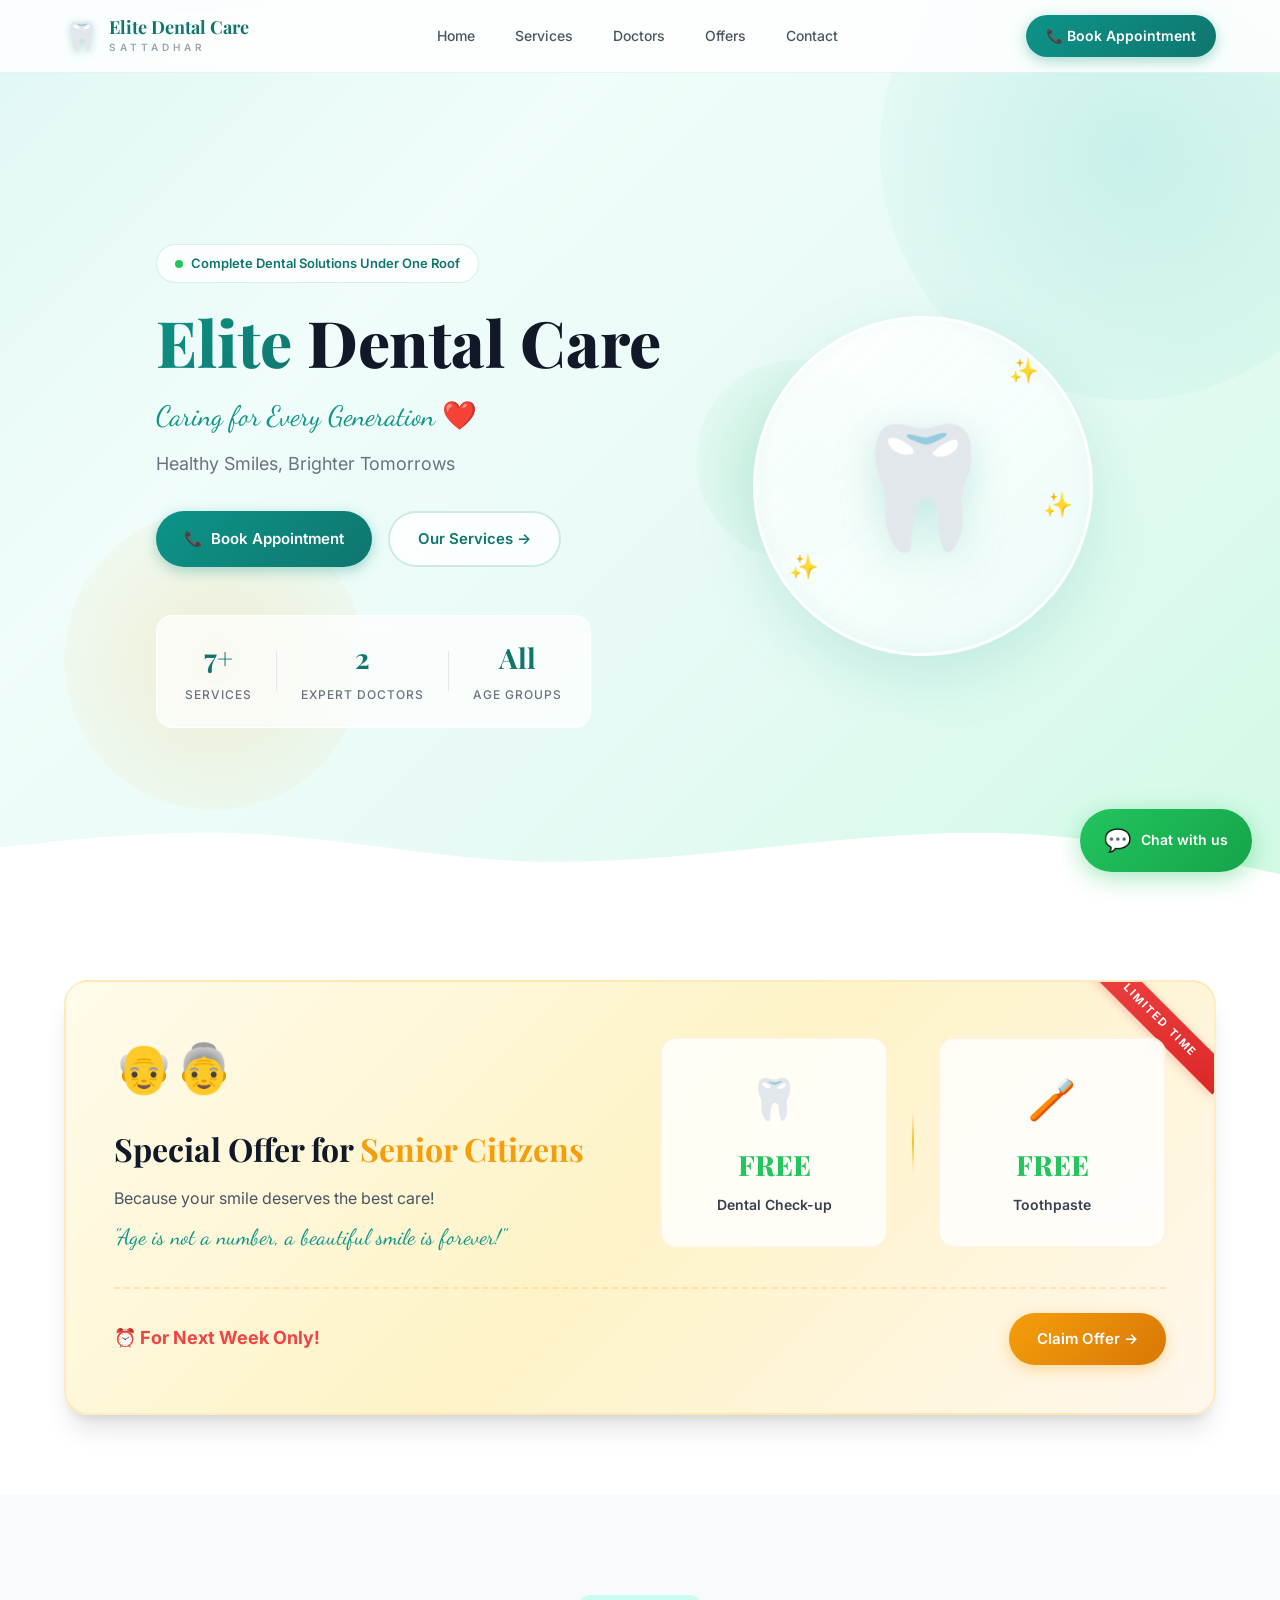
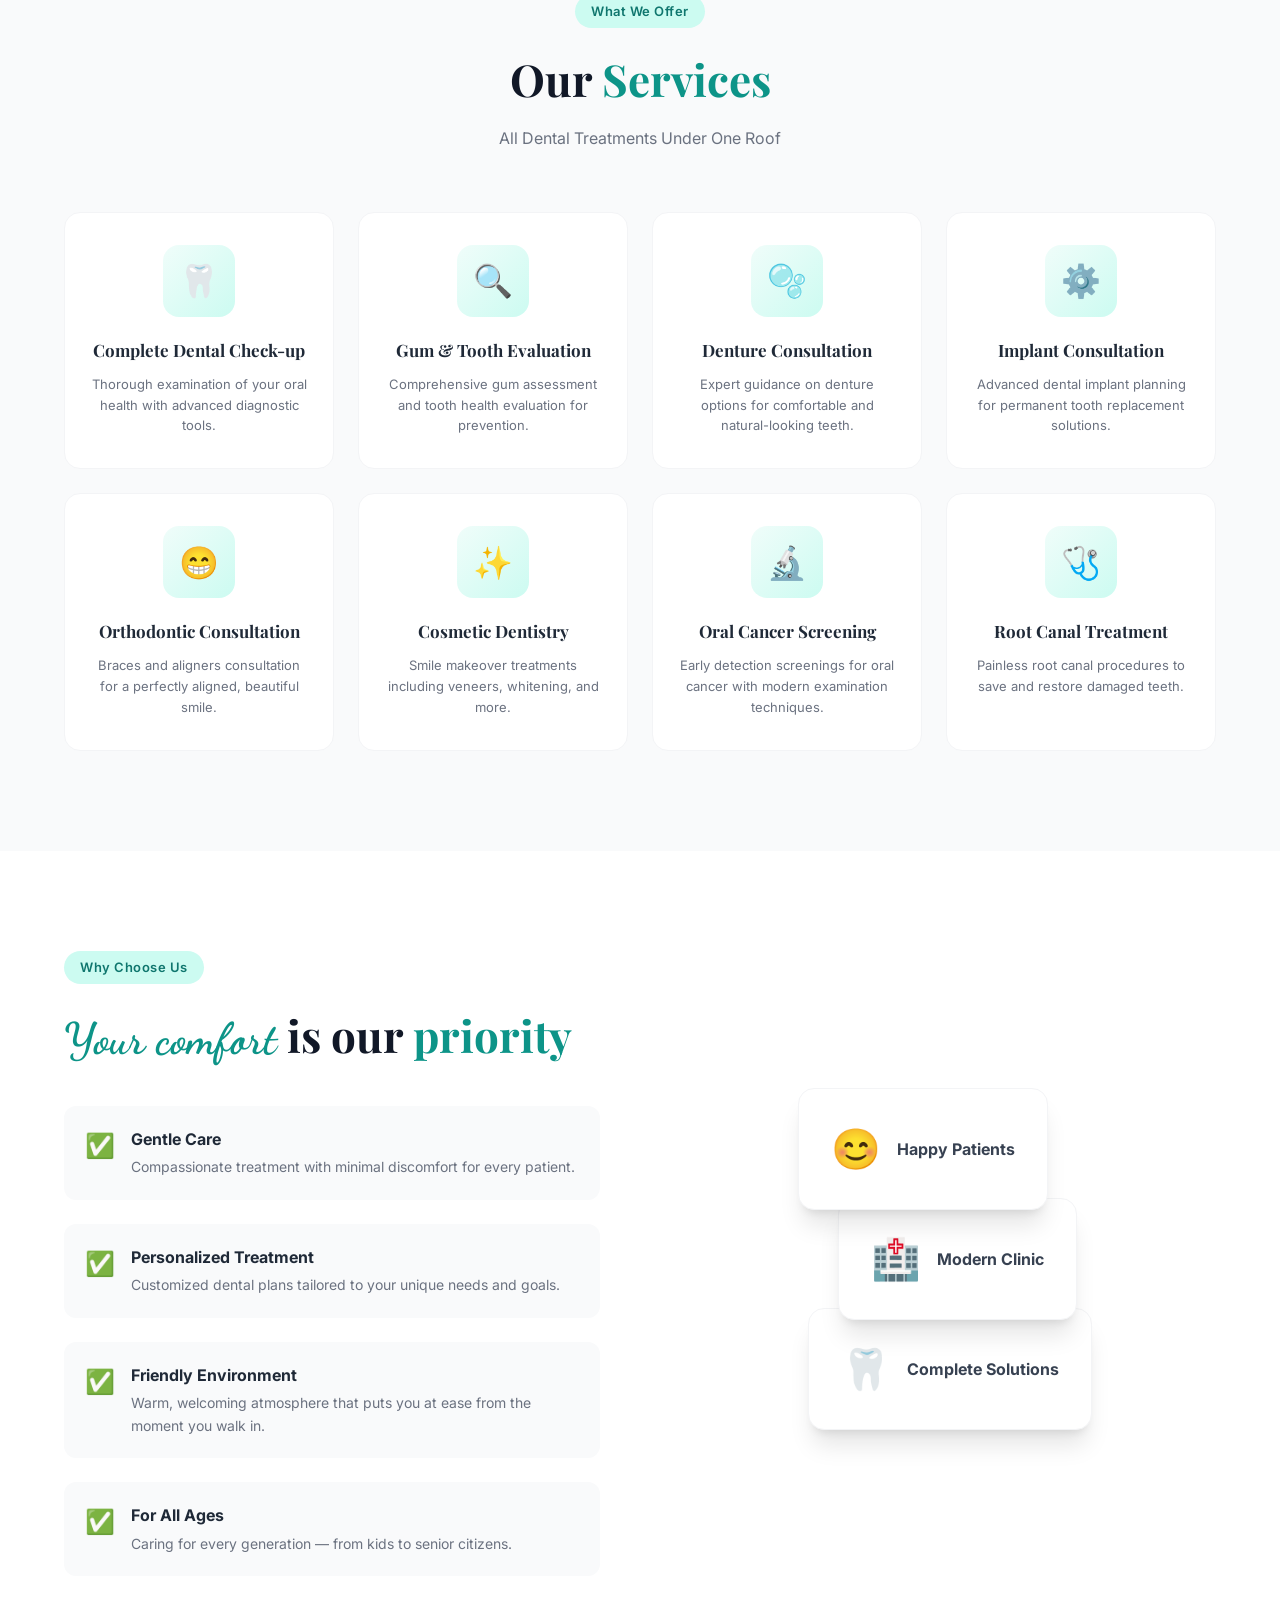
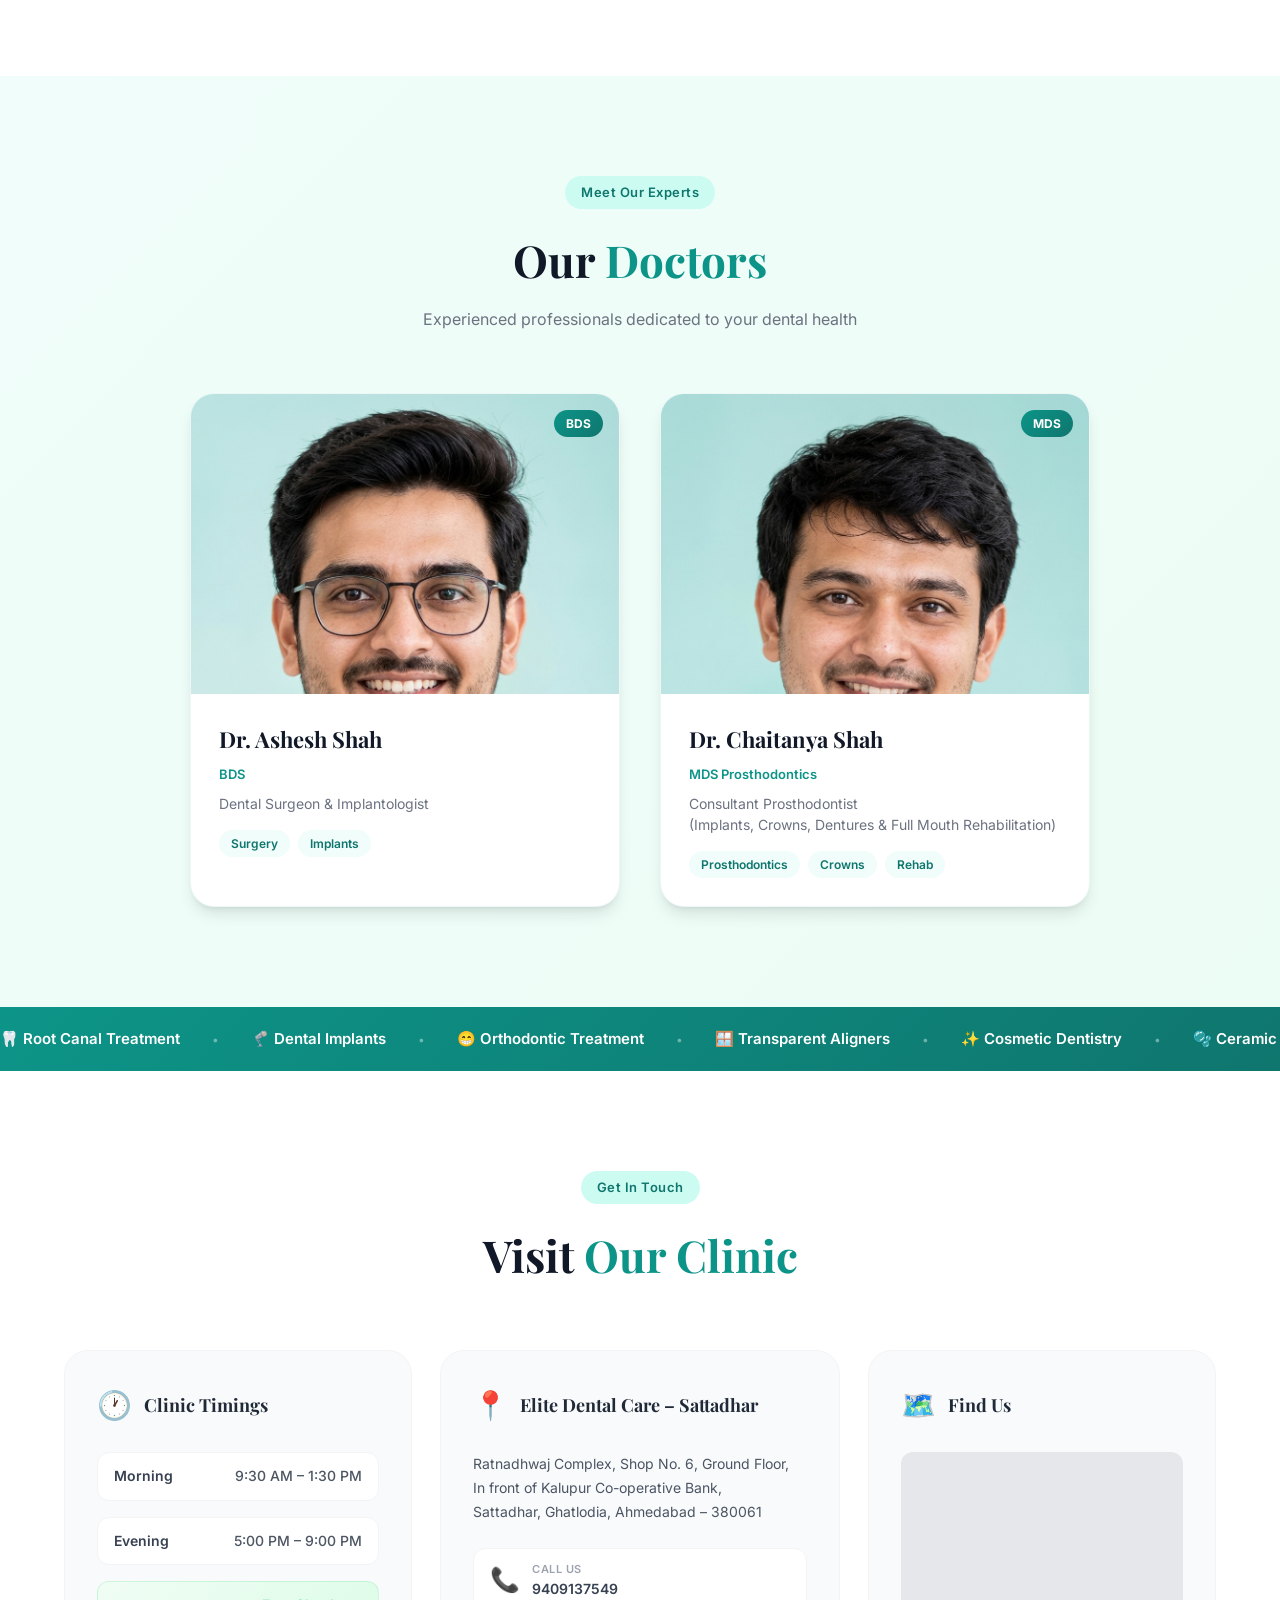
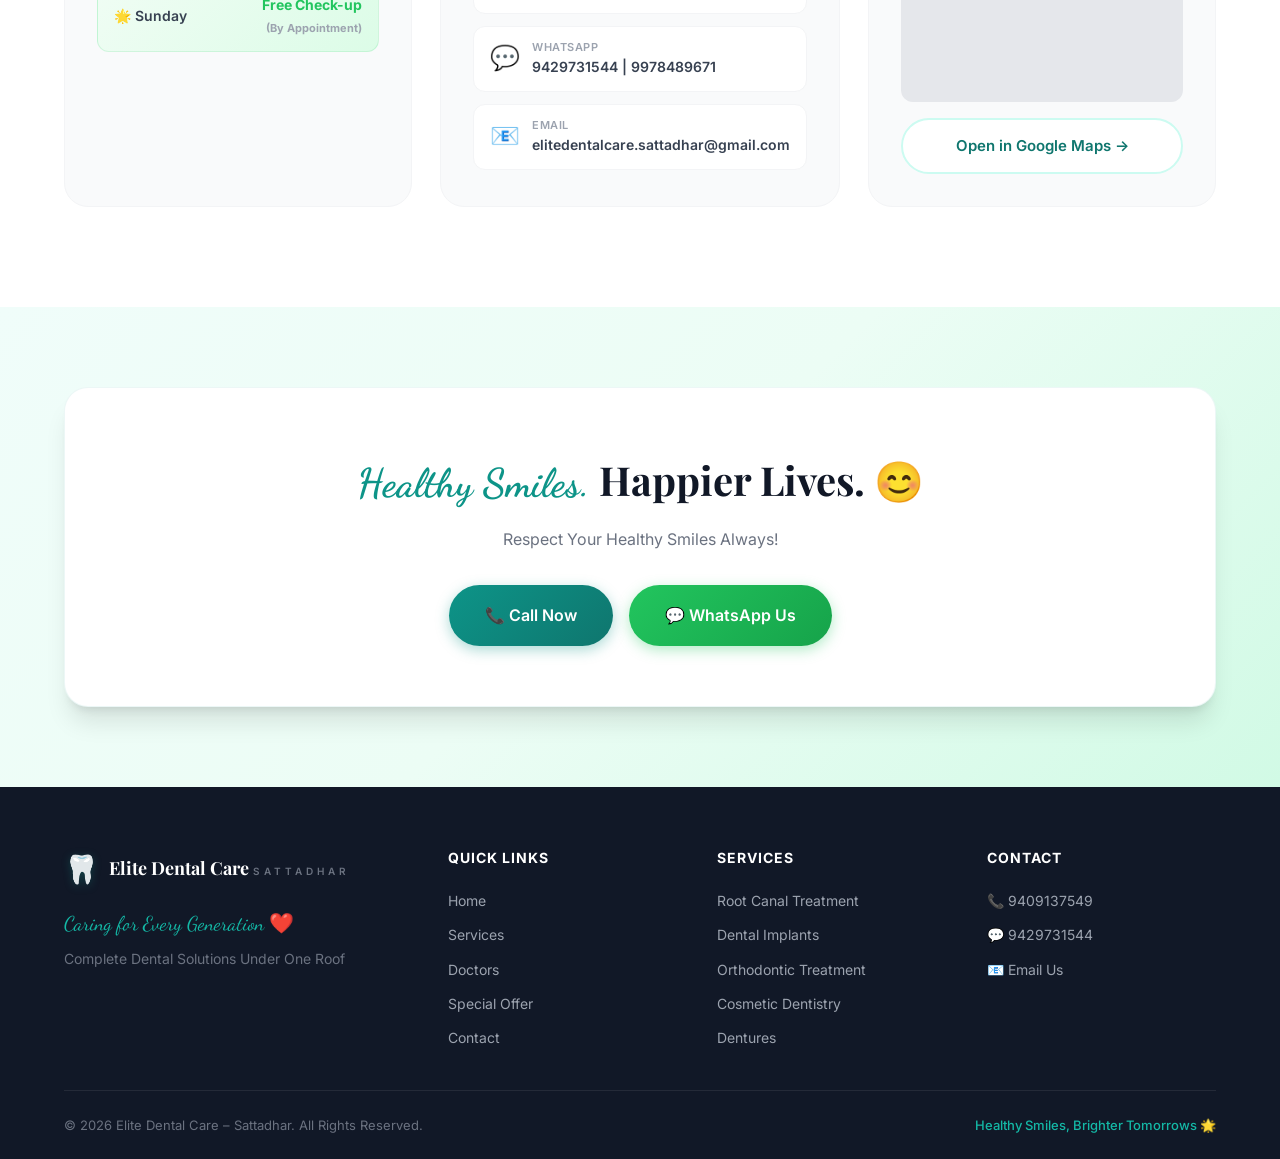
==== index.html @ 2a86060f "Initial commit: Elite Dental Care website with real doctor photos" ====
<!DOCTYPE html>
<html lang="en">
<head>
    <meta charset="UTF-8">
    <meta name="viewport" content="width=device-width, initial-scale=1.0">
    <title>Elite Dental Care - Sattadhar | Complete Dental Solutions Under One Roof</title>
    <meta name="description" content="Elite Dental Care Sattadhar offers complete dental solutions under one roof. Free dental check-up for senior citizens. Expert dentists Dr. Ashesh Shah & Dr. Chaitanya Shah.">
    <link rel="preconnect" href="https://fonts.googleapis.com">
    <link rel="preconnect" href="https://fonts.gstatic.com" crossorigin>
    <link href="https://fonts.googleapis.com/css2?family=Playfair+Display:wght@400;600;700;800&family=Inter:wght@300;400;500;600;700&family=Dancing+Script:wght@400;600;700&display=swap" rel="stylesheet">
    <link rel="stylesheet" href="style.css">
</head>
<body>
    <!-- Navigation -->
    <nav class="navbar" id="navbar">
        <div class="nav-container">
            <a href="#" class="nav-logo">
                <span class="logo-icon">🦷</span>
                <div class="logo-text">
                    <span class="logo-name">Elite Dental Care</span>
                    <span class="logo-sub">SATTADHAR</span>
                </div>
            </a>
            <ul class="nav-links" id="navLinks">
                <li><a href="#home">Home</a></li>
                <li><a href="#services">Services</a></li>
                <li><a href="#doctors">Doctors</a></li>
                <li><a href="#offer">Offers</a></li>
                <li><a href="#contact">Contact</a></li>
            </ul>
            <a href="tel:9409137549" class="nav-cta">📞 Book Appointment</a>
            <button class="nav-toggle" id="navToggle" aria-label="Toggle navigation">
                <span></span><span></span><span></span>
            </button>
        </div>
    </nav>

    <!-- Hero Section -->
    <section class="hero" id="home">
        <div class="hero-bg-shapes">
            <div class="shape shape-1"></div>
            <div class="shape shape-2"></div>
            <div class="shape shape-3"></div>
        </div>
        <div class="hero-container">
            <div class="hero-content">
                <div class="hero-badge animate-fade-in">
                    <span class="badge-dot"></span>
                    Complete Dental Solutions Under One Roof
                </div>
                <h1 class="hero-title animate-slide-up">
                    <span class="title-accent">Elite</span> Dental Care
                </h1>
                <p class="hero-tagline animate-slide-up delay-1">
                    <span class="script-font">Caring for Every Generation</span> ❤️
                </p>
                <p class="hero-subtitle animate-slide-up delay-2">
                    Healthy Smiles, Brighter Tomorrows
                </p>
                <div class="hero-cta animate-slide-up delay-3">
                    <a href="tel:9409137549" class="btn btn-primary">
                        <span class="btn-icon">📞</span> Book Appointment
                    </a>
                    <a href="#services" class="btn btn-outline">
                        Our Services →
                    </a>
                </div>
                <div class="hero-stats animate-fade-in delay-3">
                    <div class="stat">
                        <span class="stat-number">7+</span>
                        <span class="stat-label">Services</span>
                    </div>
                    <div class="stat-divider"></div>
                    <div class="stat">
                        <span class="stat-number">2</span>
                        <span class="stat-label">Expert Doctors</span>
                    </div>
                    <div class="stat-divider"></div>
                    <div class="stat">
                        <span class="stat-number">All</span>
                        <span class="stat-label">Age Groups</span>
                    </div>
                </div>
            </div>
            <div class="hero-visual animate-float">
                <div class="hero-card">
                    <div class="tooth-3d">🦷</div>
                    <div class="sparkles">
                        <span class="sparkle s1">✨</span>
                        <span class="sparkle s2">✨</span>
                        <span class="sparkle s3">✨</span>
                    </div>
                </div>
            </div>
        </div>
        <div class="hero-wave">
            <svg viewBox="0 0 1440 120" fill="none" xmlns="http://www.w3.org/2000/svg">
                <path d="M0 60L48 55C96 50 192 40 288 45C384 50 480 70 576 75C672 80 768 70 864 60C960 50 1056 40 1152 45C1248 50 1344 70 1392 80L1440 90V120H1392C1344 120 1248 120 1152 120C1056 120 960 120 864 120C768 120 672 120 576 120C480 120 384 120 288 120C192 120 96 120 48 120H0V60Z" fill="white"/>
            </svg>
        </div>
    </section>

    <!-- Special Offer Banner -->
    <section class="offer-section" id="offer">
        <div class="container">
            <div class="offer-card">
                <div class="offer-ribbon">LIMITED TIME</div>
                <div class="offer-content">
                    <div class="offer-left">
                        <span class="offer-emoji">👴👵</span>
                        <h2 class="offer-title">Special Offer for <span>Senior Citizens</span></h2>
                        <p class="offer-subtitle">Because your smile deserves the best care!</p>
                        <p class="offer-quote script-font">"Age is not a number, a beautiful smile is forever!"</p>
                    </div>
                    <div class="offer-right">
                        <div class="offer-item">
                            <div class="offer-icon">🦷</div>
                            <div class="offer-detail">
                                <span class="offer-free">FREE</span>
                                <span class="offer-name">Dental Check-up</span>
                            </div>
                        </div>
                        <div class="offer-divider"></div>
                        <div class="offer-item">
                            <div class="offer-icon">🪥</div>
                            <div class="offer-detail">
                                <span class="offer-free">FREE</span>
                                <span class="offer-name">Toothpaste</span>
                            </div>
                        </div>
                    </div>
                </div>
                <div class="offer-footer">
                    <span class="offer-timer">⏰ For Next Week Only!</span>
                    <a href="tel:9409137549" class="btn btn-offer">Claim Offer → </a>
                </div>
            </div>
        </div>
    </section>

    <!-- Services Section -->
    <section class="services-section" id="services">
        <div class="container">
            <div class="section-header">
                <span class="section-tag">What We Offer</span>
                <h2 class="section-title">Our <span>Services</span></h2>
                <p class="section-desc">All Dental Treatments Under One Roof</p>
            </div>
            <div class="services-grid">
                <div class="service-card" data-delay="0">
                    <div class="service-icon-wrap">
                        <span class="service-icon">🦷</span>
                    </div>
                    <h3>Complete Dental Check-up</h3>
                    <p>Thorough examination of your oral health with advanced diagnostic tools.</p>
                </div>
                <div class="service-card" data-delay="1">
                    <div class="service-icon-wrap">
                        <span class="service-icon">🔍</span>
                    </div>
                    <h3>Gum & Tooth Evaluation</h3>
                    <p>Comprehensive gum assessment and tooth health evaluation for prevention.</p>
                </div>
                <div class="service-card" data-delay="2">
                    <div class="service-icon-wrap">
                        <span class="service-icon">🫧</span>
                    </div>
                    <h3>Denture Consultation</h3>
                    <p>Expert guidance on denture options for comfortable and natural-looking teeth.</p>
                </div>
                <div class="service-card" data-delay="3">
                    <div class="service-icon-wrap">
                        <span class="service-icon">⚙️</span>
                    </div>
                    <h3>Implant Consultation</h3>
                    <p>Advanced dental implant planning for permanent tooth replacement solutions.</p>
                </div>
                <div class="service-card" data-delay="4">
                    <div class="service-icon-wrap">
                        <span class="service-icon">😁</span>
                    </div>
                    <h3>Orthodontic Consultation</h3>
                    <p>Braces and aligners consultation for a perfectly aligned, beautiful smile.</p>
                </div>
                <div class="service-card" data-delay="5">
                    <div class="service-icon-wrap">
                        <span class="service-icon">✨</span>
                    </div>
                    <h3>Cosmetic Dentistry</h3>
                    <p>Smile makeover treatments including veneers, whitening, and more.</p>
                </div>
                <div class="service-card" data-delay="6">
                    <div class="service-icon-wrap">
                        <span class="service-icon">🔬</span>
                    </div>
                    <h3>Oral Cancer Screening</h3>
                    <p>Early detection screenings for oral cancer with modern examination techniques.</p>
                </div>
                <div class="service-card" data-delay="7">
                    <div class="service-icon-wrap">
                        <span class="service-icon">🩺</span>
                    </div>
                    <h3>Root Canal Treatment</h3>
                    <p>Painless root canal procedures to save and restore damaged teeth.</p>
                </div>
            </div>
        </div>
    </section>

    <!-- Why Choose Us -->
    <section class="why-section">
        <div class="container">
            <div class="why-grid">
                <div class="why-content">
                    <span class="section-tag">Why Choose Us</span>
                    <h2 class="section-title"><span class="script-font">Your comfort</span> is our <span>priority</span></h2>
                    <div class="why-list">
                        <div class="why-item">
                            <span class="why-check">✅</span>
                            <div>
                                <h4>Gentle Care</h4>
                                <p>Compassionate treatment with minimal discomfort for every patient.</p>
                            </div>
                        </div>
                        <div class="why-item">
                            <span class="why-check">✅</span>
                            <div>
                                <h4>Personalized Treatment</h4>
                                <p>Customized dental plans tailored to your unique needs and goals.</p>
                            </div>
                        </div>
                        <div class="why-item">
                            <span class="why-check">✅</span>
                            <div>
                                <h4>Friendly Environment</h4>
                                <p>Warm, welcoming atmosphere that puts you at ease from the moment you walk in.</p>
                            </div>
                        </div>
                        <div class="why-item">
                            <span class="why-check">✅</span>
                            <div>
                                <h4>For All Ages</h4>
                                <p>Caring for every generation — from kids to senior citizens.</p>
                            </div>
                        </div>
                    </div>
                </div>
                <div class="why-visual">
                    <div class="why-card-stack">
                        <div class="why-stat-card card-1">
                            <span class="big-emoji">😊</span>
                            <span class="card-text">Happy Patients</span>
                        </div>
                        <div class="why-stat-card card-2">
                            <span class="big-emoji">🏥</span>
                            <span class="card-text">Modern Clinic</span>
                        </div>
                        <div class="why-stat-card card-3">
                            <span class="big-emoji">🦷</span>
                            <span class="card-text">Complete Solutions</span>
                        </div>
                    </div>
                </div>
            </div>
        </div>
    </section>

    <!-- Doctors Section -->
    <section class="doctors-section" id="doctors">
        <div class="container">
            <div class="section-header">
                <span class="section-tag">Meet Our Experts</span>
                <h2 class="section-title">Our <span>Doctors</span></h2>
                <p class="section-desc">Experienced professionals dedicated to your dental health</p>
            </div>
            <div class="doctors-grid">
                <div class="doctor-card">
                    <div class="doctor-image">
                        <img src="images/dr-ashesh-shah.jpg" alt="Dr. Ashesh Shah - BDS, Dental Surgeon & Implantologist" class="doctor-photo">
                        <div class="doctor-badge">BDS</div>
                    </div>
                    <div class="doctor-info">
                        <h3>Dr. Ashesh Shah</h3>
                        <span class="doctor-degree">BDS</span>
                        <p class="doctor-specialty">Dental Surgeon & Implantologist</p>
                        <div class="doctor-tags">
                            <span class="tag">Surgery</span>
                            <span class="tag">Implants</span>
                        </div>
                    </div>
                </div>
                <div class="doctor-card">
                    <div class="doctor-image">
                        <img src="images/dr-chaitanya-shah.jpg" alt="Dr. Chaitanya Shah - MDS Prosthodontics" class="doctor-photo">
                        <div class="doctor-badge">MDS</div>
                    </div>
                    <div class="doctor-info">
                        <h3>Dr. Chaitanya Shah</h3>
                        <span class="doctor-degree">MDS Prosthodontics</span>
                        <p class="doctor-specialty">Consultant Prosthodontist<br>(Implants, Crowns, Dentures & Full Mouth Rehabilitation)</p>
                        <div class="doctor-tags">
                            <span class="tag">Prosthodontics</span>
                            <span class="tag">Crowns</span>
                            <span class="tag">Rehab</span>
                        </div>
                    </div>
                </div>
            </div>
        </div>
    </section>

    <!-- Treatments Marquee -->
    <section class="marquee-section">
        <div class="marquee-track">
            <div class="marquee-content">
                <span class="marquee-item">🦷 Root Canal Treatment</span>
                <span class="marquee-dot">•</span>
                <span class="marquee-item">🦿 Dental Implants</span>
                <span class="marquee-dot">•</span>
                <span class="marquee-item">😁 Orthodontic Treatment</span>
                <span class="marquee-dot">•</span>
                <span class="marquee-item">🪟 Transparent Aligners</span>
                <span class="marquee-dot">•</span>
                <span class="marquee-item">✨ Cosmetic Dentistry</span>
                <span class="marquee-dot">•</span>
                <span class="marquee-item">🫧 Ceramic & Partial Dentures</span>
                <span class="marquee-dot">•</span>
                <span class="marquee-item">🏥 All Treatments Under One Roof</span>
                <span class="marquee-dot">•</span>
                <span class="marquee-item">🦷 Root Canal Treatment</span>
                <span class="marquee-dot">•</span>
                <span class="marquee-item">🦿 Dental Implants</span>
                <span class="marquee-dot">•</span>
                <span class="marquee-item">😁 Orthodontic Treatment</span>
                <span class="marquee-dot">•</span>
                <span class="marquee-item">🪟 Transparent Aligners</span>
                <span class="marquee-dot">•</span>
                <span class="marquee-item">✨ Cosmetic Dentistry</span>
                <span class="marquee-dot">•</span>
                <span class="marquee-item">🫧 Ceramic & Partial Dentures</span>
                <span class="marquee-dot">•</span>
                <span class="marquee-item">🏥 All Treatments Under One Roof</span>
                <span class="marquee-dot">•</span>
            </div>
        </div>
    </section>

    <!-- Clinic Timings & Contact -->
    <section class="contact-section" id="contact">
        <div class="container">
            <div class="section-header">
                <span class="section-tag">Get In Touch</span>
                <h2 class="section-title">Visit <span>Our Clinic</span></h2>
            </div>
            <div class="contact-grid">
                <!-- Timings Card -->
                <div class="contact-card timings-card">
                    <div class="card-header">
                        <span class="card-icon">🕐</span>
                        <h3>Clinic Timings</h3>
                    </div>
                    <div class="timings-list">
                        <div class="timing-row">
                            <span class="timing-label">Morning</span>
                            <span class="timing-value">9:30 AM – 1:30 PM</span>
                        </div>
                        <div class="timing-row">
                            <span class="timing-label">Evening</span>
                            <span class="timing-value">5:00 PM – 9:00 PM</span>
                        </div>
                        <div class="timing-row sunday">
                            <span class="timing-label">🌟 Sunday</span>
                            <span class="timing-value highlight">Free Check-up<br><small>(By Appointment)</small></span>
                        </div>
                    </div>
                </div>

                <!-- Contact Card -->
                <div class="contact-card info-card">
                    <div class="card-header">
                        <span class="card-icon">📍</span>
                        <h3>Elite Dental Care – Sattadhar</h3>
                    </div>
                    <p class="address">
                        Ratnadhwaj Complex, Shop No. 6, Ground Floor,<br>
                        In front of Kalupur Co-operative Bank,<br>
                        Sattadhar, Ghatlodia, Ahmedabad – 380061
                    </p>
                    <div class="contact-links">
                        <a href="tel:9409137549" class="contact-link">
                            <span class="link-icon">📞</span>
                            <div>
                                <span class="link-label">Call Us</span>
                                <span class="link-value">9409137549</span>
                            </div>
                        </a>
                        <a href="https://wa.me/919429731544" class="contact-link whatsapp">
                            <span class="link-icon">💬</span>
                            <div>
                                <span class="link-label">WhatsApp</span>
                                <span class="link-value">9429731544 | 9978489671</span>
                            </div>
                        </a>
                        <a href="mailto:elitedentalcare.sattadhar@gmail.com" class="contact-link email">
                            <span class="link-icon">📧</span>
                            <div>
                                <span class="link-label">Email</span>
                                <span class="link-value">elitedentalcare.sattadhar@gmail.com</span>
                            </div>
                        </a>
                    </div>
                </div>

                <!-- Map Card -->
                <div class="contact-card map-card">
                    <div class="card-header">
                        <span class="card-icon">🗺️</span>
                        <h3>Find Us</h3>
                    </div>
                    <div class="map-placeholder">
                        <iframe 
                            src="https://www.google.com/maps/embed?pb=!1m18!1m12!1m3!1d3671.3!2d72.55!3d23.07!2m3!1f0!2f0!3f0!3m2!1i1024!2i768!4f13.1!3m3!1m2!1s0x0%3A0x0!2sSattadhar%2C%20Ghatlodia%2C%20Ahmedabad!5e0!3m2!1sen!2sin!4v1600000000000"
                            width="100%" 
                            height="250" 
                            style="border:0; border-radius: 12px;" 
                            allowfullscreen="" 
                            loading="lazy">
                        </iframe>
                    </div>
                    <a href="https://maps.google.com/?q=Sattadhar+Ghatlodia+Ahmedabad" target="_blank" class="btn btn-map">
                        Open in Google Maps →
                    </a>
                </div>
            </div>
        </div>
    </section>

    <!-- CTA Section -->
    <section class="cta-section">
        <div class="container">
            <div class="cta-card">
                <h2><span class="script-font">Healthy Smiles.</span> Happier Lives. 😊</h2>
                <p>Respect Your Healthy Smiles Always!</p>
                <div class="cta-buttons">
                    <a href="tel:9409137549" class="btn btn-primary btn-lg">📞 Call Now</a>
                    <a href="https://wa.me/919429731544" class="btn btn-whatsapp btn-lg">💬 WhatsApp Us</a>
                </div>
            </div>
        </div>
    </section>

    <!-- Footer -->
    <footer class="footer">
        <div class="container">
            <div class="footer-grid">
                <div class="footer-brand">
                    <div class="footer-logo">
                        <span class="logo-icon">🦷</span>
                        <div>
                            <span class="logo-name">Elite Dental Care</span>
                            <span class="logo-sub">SATTADHAR</span>
                        </div>
                    </div>
                    <p class="footer-tagline script-font">Caring for Every Generation ❤️</p>
                    <p>Complete Dental Solutions Under One Roof</p>
                </div>
                <div class="footer-links-group">
                    <h4>Quick Links</h4>
                    <ul>
                        <li><a href="#home">Home</a></li>
                        <li><a href="#services">Services</a></li>
                        <li><a href="#doctors">Doctors</a></li>
                        <li><a href="#offer">Special Offer</a></li>
                        <li><a href="#contact">Contact</a></li>
                    </ul>
                </div>
                <div class="footer-links-group">
                    <h4>Services</h4>
                    <ul>
                        <li>Root Canal Treatment</li>
                        <li>Dental Implants</li>
                        <li>Orthodontic Treatment</li>
                        <li>Cosmetic Dentistry</li>
                        <li>Dentures</li>
                    </ul>
                </div>
                <div class="footer-links-group">
                    <h4>Contact</h4>
                    <ul>
                        <li><a href="tel:9409137549">📞 9409137549</a></li>
                        <li><a href="https://wa.me/919429731544">💬 9429731544</a></li>
                        <li><a href="mailto:elitedentalcare.sattadhar@gmail.com">📧 Email Us</a></li>
                    </ul>
                </div>
            </div>
            <div class="footer-bottom">
                <p>© 2026 Elite Dental Care – Sattadhar. All Rights Reserved.</p>
                <p class="footer-motto">Healthy Smiles, Brighter Tomorrows 🌟</p>
            </div>
        </div>
    </footer>

    <!-- Floating WhatsApp Button -->
    <a href="https://wa.me/919429731544" class="whatsapp-float" target="_blank" aria-label="Chat on WhatsApp">
        <span class="wa-icon">💬</span>
        <span class="wa-text">Chat with us</span>
    </a>

    <script src="script.js"></script>
</body>
</html>
---- style.css ----
/* ============================================
   ELITE DENTAL CARE - PREMIUM WEBSITE STYLES
   ============================================ */

/* CSS Custom Properties */
:root {
    --primary: #0d9488;
    --primary-light: #14b8a6;
    --primary-dark: #0f766e;
    --primary-50: #f0fdfa;
    --primary-100: #ccfbf1;
    --secondary: #1e3a5f;
    --secondary-light: #2d5a8e;
    --accent: #f59e0b;
    --accent-light: #fbbf24;
    --green: #22c55e;
    --green-light: #86efac;
    --red: #ef4444;
    --white: #ffffff;
    --gray-50: #f9fafb;
    --gray-100: #f3f4f6;
    --gray-200: #e5e7eb;
    --gray-300: #d1d5db;
    --gray-400: #9ca3af;
    --gray-500: #6b7280;
    --gray-600: #4b5563;
    --gray-700: #374151;
    --gray-800: #1f2937;
    --gray-900: #111827;
    --shadow-sm: 0 1px 2px rgba(0,0,0,0.05);
    --shadow: 0 4px 6px -1px rgba(0,0,0,0.1), 0 2px 4px -2px rgba(0,0,0,0.1);
    --shadow-md: 0 10px 15px -3px rgba(0,0,0,0.1), 0 4px 6px -4px rgba(0,0,0,0.1);
    --shadow-lg: 0 20px 25px -5px rgba(0,0,0,0.1), 0 8px 10px -6px rgba(0,0,0,0.1);
    --shadow-xl: 0 25px 50px -12px rgba(0,0,0,0.25);
    --radius-sm: 8px;
    --radius: 12px;
    --radius-lg: 16px;
    --radius-xl: 24px;
    --radius-full: 9999px;
    --font-display: 'Playfair Display', Georgia, serif;
    --font-body: 'Inter', -apple-system, BlinkMacSystemFont, sans-serif;
    --font-script: 'Dancing Script', cursive;
    --transition: all 0.3s cubic-bezier(0.4, 0, 0.2, 1);
}

/* Reset & Base */
*, *::before, *::after {
    margin: 0;
    padding: 0;
    box-sizing: border-box;
}

html {
    scroll-behavior: smooth;
    scroll-padding-top: 80px;
}

body {
    font-family: var(--font-body);
    color: var(--gray-800);
    line-height: 1.6;
    background: var(--white);
    overflow-x: hidden;
}

.container {
    max-width: 1200px;
    margin: 0 auto;
    padding: 0 24px;
}

.script-font {
    font-family: var(--font-script);
}

/* ============================================
   NAVBAR
   ============================================ */
.navbar {
    position: fixed;
    top: 0;
    left: 0;
    right: 0;
    z-index: 1000;
    background: rgba(255,255,255,0.85);
    backdrop-filter: blur(20px);
    -webkit-backdrop-filter: blur(20px);
    border-bottom: 1px solid rgba(0,0,0,0.06);
    transition: var(--transition);
}

.navbar.scrolled {
    background: rgba(255,255,255,0.95);
    box-shadow: var(--shadow);
}

.nav-container {
    max-width: 1200px;
    margin: 0 auto;
    padding: 0 24px;
    display: flex;
    align-items: center;
    justify-content: space-between;
    height: 72px;
}

.nav-logo {
    display: flex;
    align-items: center;
    gap: 10px;
    text-decoration: none;
    color: var(--gray-900);
}

.logo-icon {
    font-size: 28px;
    filter: drop-shadow(0 2px 4px rgba(13,148,136,0.3));
}

.logo-text {
    display: flex;
    flex-direction: column;
}

.logo-name {
    font-family: var(--font-display);
    font-weight: 700;
    font-size: 18px;
    color: var(--primary-dark);
    line-height: 1.2;
}

.logo-sub {
    font-size: 10px;
    font-weight: 600;
    letter-spacing: 4px;
    color: var(--gray-400);
    text-transform: uppercase;
}

.nav-links {
    display: flex;
    list-style: none;
    gap: 8px;
}

.nav-links a {
    text-decoration: none;
    color: var(--gray-600);
    font-weight: 500;
    font-size: 14px;
    padding: 8px 16px;
    border-radius: var(--radius-full);
    transition: var(--transition);
}

.nav-links a:hover {
    color: var(--primary);
    background: var(--primary-50);
}

.nav-cta {
    display: inline-flex;
    align-items: center;
    gap: 6px;
    padding: 10px 20px;
    background: linear-gradient(135deg, var(--primary), var(--primary-dark));
    color: white;
    text-decoration: none;
    font-weight: 600;
    font-size: 14px;
    border-radius: var(--radius-full);
    transition: var(--transition);
    box-shadow: 0 4px 14px rgba(13,148,136,0.35);
}

.nav-cta:hover {
    transform: translateY(-2px);
    box-shadow: 0 6px 20px rgba(13,148,136,0.45);
}

.nav-toggle {
    display: none;
    flex-direction: column;
    gap: 5px;
    background: none;
    border: none;
    cursor: pointer;
    padding: 4px;
}

.nav-toggle span {
    width: 24px;
    height: 2px;
    background: var(--gray-700);
    border-radius: 2px;
    transition: var(--transition);
}

/* ============================================
   HERO SECTION
   ============================================ */
.hero {
    position: relative;
    min-height: 100vh;
    display: flex;
    align-items: center;
    background: linear-gradient(135deg, #e0f7f5 0%, #f0fdfa 30%, #e8faf6 60%, #d1fae5 100%);
    overflow: hidden;
    padding-top: 72px;
}

.hero-bg-shapes {
    position: absolute;
    inset: 0;
    pointer-events: none;
}

.shape {
    position: absolute;
    border-radius: 50%;
    opacity: 0.15;
}

.shape-1 {
    width: 500px;
    height: 500px;
    background: radial-gradient(circle, var(--primary-light), transparent);
    top: -100px;
    right: -100px;
    animation: float 8s ease-in-out infinite;
}

.shape-2 {
    width: 300px;
    height: 300px;
    background: radial-gradient(circle, var(--accent), transparent);
    bottom: 10%;
    left: 5%;
    animation: float 10s ease-in-out infinite reverse;
}

.shape-3 {
    width: 200px;
    height: 200px;
    background: radial-gradient(circle, var(--green), transparent);
    top: 40%;
    right: 30%;
    animation: float 12s ease-in-out infinite;
}

.hero-container {
    max-width: 1200px;
    margin: 0 auto;
    padding: 60px 24px;
    display: grid;
    grid-template-columns: 1fr 0.8fr;
    gap: 60px;
    align-items: center;
    position: relative;
    z-index: 2;
}

.hero-badge {
    display: inline-flex;
    align-items: center;
    gap: 8px;
    padding: 8px 18px;
    background: rgba(255,255,255,0.8);
    backdrop-filter: blur(10px);
    border-radius: var(--radius-full);
    font-size: 13px;
    font-weight: 600;
    color: var(--primary-dark);
    border: 1px solid rgba(13,148,136,0.15);
    margin-bottom: 24px;
}

.badge-dot {
    width: 8px;
    height: 8px;
    background: var(--green);
    border-radius: 50%;
    animation: pulse-dot 2s ease-in-out infinite;
}

.hero-title {
    font-family: var(--font-display);
    font-size: clamp(42px, 5vw, 64px);
    font-weight: 800;
    color: var(--gray-900);
    line-height: 1.1;
    margin-bottom: 16px;
}

.title-accent {
    background: linear-gradient(135deg, var(--primary), var(--primary-dark));
    -webkit-background-clip: text;
    -webkit-text-fill-color: transparent;
    background-clip: text;
}

.hero-tagline {
    font-family: var(--font-script);
    font-size: 28px;
    color: var(--primary);
    margin-bottom: 12px;
}

.hero-subtitle {
    font-size: 18px;
    color: var(--gray-500);
    font-weight: 400;
    margin-bottom: 32px;
}

.hero-cta {
    display: flex;
    gap: 16px;
    margin-bottom: 48px;
    flex-wrap: wrap;
}

.btn {
    display: inline-flex;
    align-items: center;
    gap: 8px;
    padding: 14px 28px;
    font-weight: 600;
    font-size: 15px;
    border-radius: var(--radius-full);
    text-decoration: none;
    transition: var(--transition);
    cursor: pointer;
    border: none;
    font-family: var(--font-body);
}

.btn-primary {
    background: linear-gradient(135deg, var(--primary), var(--primary-dark));
    color: white;
    box-shadow: 0 4px 14px rgba(13,148,136,0.35);
}

.btn-primary:hover {
    transform: translateY(-3px);
    box-shadow: 0 8px 25px rgba(13,148,136,0.45);
}

.btn-outline {
    background: rgba(255,255,255,0.8);
    color: var(--primary-dark);
    border: 2px solid rgba(13,148,136,0.2);
}

.btn-outline:hover {
    background: var(--primary-50);
    border-color: var(--primary);
    transform: translateY(-2px);
}

.btn-lg {
    padding: 18px 36px;
    font-size: 16px;
}

.hero-stats {
    display: flex;
    align-items: center;
    gap: 24px;
    padding: 20px 28px;
    background: rgba(255,255,255,0.7);
    backdrop-filter: blur(10px);
    border-radius: var(--radius-lg);
    border: 1px solid rgba(255,255,255,0.8);
    width: fit-content;
}

.stat {
    text-align: center;
}

.stat-number {
    display: block;
    font-family: var(--font-display);
    font-size: 28px;
    font-weight: 700;
    color: var(--primary-dark);
}

.stat-label {
    font-size: 12px;
    color: var(--gray-500);
    font-weight: 500;
    text-transform: uppercase;
    letter-spacing: 1px;
}

.stat-divider {
    width: 1px;
    height: 40px;
    background: var(--gray-200);
}

/* Hero Visual */
.hero-visual {
    display: flex;
    justify-content: center;
    align-items: center;
}

.hero-card {
    position: relative;
    width: 340px;
    height: 340px;
    background: linear-gradient(135deg, rgba(255,255,255,0.9), rgba(240,253,250,0.8));
    border-radius: 50%;
    display: flex;
    align-items: center;
    justify-content: center;
    box-shadow: 
        0 20px 60px rgba(13,148,136,0.15),
        inset 0 -5px 20px rgba(13,148,136,0.05);
    border: 3px solid rgba(255,255,255,0.8);
}

.tooth-3d {
    font-size: 120px;
    filter: drop-shadow(0 10px 20px rgba(13,148,136,0.2));
    animation: tooth-bob 4s ease-in-out infinite;
}

.sparkles {
    position: absolute;
    inset: 0;
}

.sparkle {
    position: absolute;
    font-size: 24px;
    animation: sparkle 3s ease-in-out infinite;
}

.s1 { top: 10%; right: 15%; animation-delay: 0s; }
.s2 { bottom: 20%; left: 10%; animation-delay: 1s; }
.s3 { top: 50%; right: 5%; animation-delay: 2s; }

.hero-wave {
    position: absolute;
    bottom: -1px;
    left: 0;
    right: 0;
    z-index: 3;
}

.hero-wave svg {
    display: block;
    width: 100%;
}

/* ============================================
   OFFER SECTION
   ============================================ */
.offer-section {
    padding: 80px 0;
    background: var(--white);
}

.offer-card {
    position: relative;
    background: linear-gradient(135deg, #fffbeb 0%, #fef3c7 50%, #fff7ed 100%);
    border-radius: var(--radius-xl);
    padding: 48px;
    overflow: hidden;
    border: 2px solid rgba(245,158,11,0.15);
    box-shadow: var(--shadow-lg);
}

.offer-ribbon {
    position: absolute;
    top: 24px;
    right: -35px;
    background: linear-gradient(135deg, var(--red), #dc2626);
    color: white;
    font-size: 11px;
    font-weight: 700;
    padding: 6px 40px;
    transform: rotate(45deg);
    letter-spacing: 2px;
    box-shadow: 0 2px 10px rgba(239,68,68,0.3);
}

.offer-content {
    display: grid;
    grid-template-columns: 1fr 1fr;
    gap: 40px;
    align-items: center;
}

.offer-emoji {
    font-size: 48px;
    display: block;
    margin-bottom: 16px;
}

.offer-title {
    font-family: var(--font-display);
    font-size: 32px;
    font-weight: 700;
    color: var(--gray-900);
    margin-bottom: 12px;
}

.offer-title span {
    color: var(--accent);
}

.offer-subtitle {
    font-size: 16px;
    color: var(--gray-600);
    margin-bottom: 8px;
}

.offer-quote {
    font-family: var(--font-script);
    font-size: 22px;
    color: var(--primary);
    margin-top: 8px;
}

.offer-right {
    display: flex;
    gap: 24px;
    align-items: center;
}

.offer-item {
    flex: 1;
    background: rgba(255,255,255,0.8);
    backdrop-filter: blur(10px);
    border-radius: var(--radius-lg);
    padding: 28px 20px;
    text-align: center;
    border: 2px solid rgba(245,158,11,0.1);
    transition: var(--transition);
}

.offer-item:hover {
    transform: translateY(-4px);
    box-shadow: var(--shadow-md);
}

.offer-icon {
    font-size: 40px;
    margin-bottom: 12px;
}

.offer-free {
    display: block;
    font-family: var(--font-display);
    font-size: 28px;
    font-weight: 800;
    color: var(--green);
    margin-bottom: 4px;
}

.offer-name {
    font-size: 14px;
    font-weight: 600;
    color: var(--gray-700);
}

.offer-divider {
    width: 2px;
    height: 60px;
    background: linear-gradient(to bottom, transparent, var(--accent-light), transparent);
}

.offer-footer {
    display: flex;
    align-items: center;
    justify-content: space-between;
    margin-top: 32px;
    padding-top: 24px;
    border-top: 2px dashed rgba(245,158,11,0.2);
}

.offer-timer {
    font-size: 18px;
    font-weight: 700;
    color: var(--red);
    animation: pulse 2s ease-in-out infinite;
}

.btn-offer {
    background: linear-gradient(135deg, var(--accent), #d97706);
    color: white;
    box-shadow: 0 4px 14px rgba(245,158,11,0.35);
}

.btn-offer:hover {
    transform: translateY(-3px);
    box-shadow: 0 8px 25px rgba(245,158,11,0.45);
}

/* ============================================
   SERVICES SECTION
   ============================================ */
.services-section {
    padding: 100px 0;
    background: var(--gray-50);
}

.section-header {
    text-align: center;
    margin-bottom: 60px;
}

.section-tag {
    display: inline-block;
    padding: 6px 16px;
    background: var(--primary-100);
    color: var(--primary-dark);
    font-size: 13px;
    font-weight: 600;
    border-radius: var(--radius-full);
    margin-bottom: 16px;
    letter-spacing: 0.5px;
}

.section-title {
    font-family: var(--font-display);
    font-size: clamp(32px, 4vw, 44px);
    font-weight: 700;
    color: var(--gray-900);
    margin-bottom: 12px;
}

.section-title span {
    color: var(--primary);
}

.section-desc {
    font-size: 16px;
    color: var(--gray-500);
    max-width: 500px;
    margin: 0 auto;
}

.services-grid {
    display: grid;
    grid-template-columns: repeat(4, 1fr);
    gap: 24px;
}

.service-card {
    background: var(--white);
    border-radius: var(--radius-lg);
    padding: 32px 24px;
    text-align: center;
    border: 1px solid var(--gray-100);
    transition: var(--transition);
    cursor: default;
}

.service-card:hover {
    transform: translateY(-8px);
    box-shadow: var(--shadow-lg);
    border-color: var(--primary-100);
}

.service-icon-wrap {
    width: 72px;
    height: 72px;
    background: linear-gradient(135deg, var(--primary-50), var(--primary-100));
    border-radius: var(--radius-lg);
    display: flex;
    align-items: center;
    justify-content: center;
    margin: 0 auto 20px;
    transition: var(--transition);
}

.service-card:hover .service-icon-wrap {
    background: linear-gradient(135deg, var(--primary), var(--primary-dark));
    transform: scale(1.1) rotate(-5deg);
}

.service-icon {
    font-size: 32px;
    transition: var(--transition);
}

.service-card:hover .service-icon {
    filter: brightness(2);
}

.service-card h3 {
    font-family: var(--font-display);
    font-size: 17px;
    font-weight: 700;
    color: var(--gray-800);
    margin-bottom: 10px;
}

.service-card p {
    font-size: 13px;
    color: var(--gray-500);
    line-height: 1.6;
}

/* ============================================
   WHY CHOOSE US
   ============================================ */
.why-section {
    padding: 100px 0;
    background: var(--white);
}

.why-grid {
    display: grid;
    grid-template-columns: 1fr 1fr;
    gap: 80px;
    align-items: center;
}

.why-list {
    display: flex;
    flex-direction: column;
    gap: 24px;
    margin-top: 32px;
}

.why-item {
    display: flex;
    gap: 16px;
    padding: 20px;
    background: var(--gray-50);
    border-radius: var(--radius);
    transition: var(--transition);
    border: 1px solid transparent;
}

.why-item:hover {
    background: var(--primary-50);
    border-color: var(--primary-100);
    transform: translateX(8px);
}

.why-check {
    font-size: 24px;
    flex-shrink: 0;
}

.why-item h4 {
    font-size: 16px;
    font-weight: 700;
    color: var(--gray-800);
    margin-bottom: 4px;
}

.why-item p {
    font-size: 14px;
    color: var(--gray-500);
}

.why-visual {
    display: flex;
    justify-content: center;
}

.why-card-stack {
    position: relative;
    width: 300px;
    height: 350px;
}

.why-stat-card {
    position: absolute;
    background: var(--white);
    border-radius: var(--radius-lg);
    padding: 28px 32px;
    display: flex;
    align-items: center;
    gap: 16px;
    box-shadow: var(--shadow-lg);
    border: 1px solid var(--gray-100);
    transition: var(--transition);
}

.why-stat-card:hover {
    transform: scale(1.05);
}

.big-emoji {
    font-size: 40px;
}

.card-text {
    font-weight: 700;
    font-size: 16px;
    color: var(--gray-700);
}

.card-1 {
    top: 0;
    left: 0;
    z-index: 3;
    animation: card-float 6s ease-in-out infinite;
}

.card-2 {
    top: 110px;
    left: 40px;
    z-index: 2;
    animation: card-float 6s ease-in-out infinite 1s;
}

.card-3 {
    top: 220px;
    left: 10px;
    z-index: 1;
    animation: card-float 6s ease-in-out infinite 2s;
}

/* ============================================
   DOCTORS SECTION
   ============================================ */
.doctors-section {
    padding: 100px 0;
    background: linear-gradient(135deg, #f0fdfa, #ecfdf5);
}

.doctors-grid {
    display: grid;
    grid-template-columns: repeat(2, 1fr);
    gap: 40px;
    max-width: 900px;
    margin: 0 auto;
}

.doctor-card {
    background: var(--white);
    border-radius: var(--radius-xl);
    overflow: hidden;
    box-shadow: var(--shadow-md);
    border: 1px solid rgba(13,148,136,0.08);
    transition: var(--transition);
}

.doctor-card:hover {
    transform: translateY(-8px);
    box-shadow: var(--shadow-xl);
}

.doctor-image {
    position: relative;
    background: linear-gradient(135deg, var(--primary-100), var(--primary-50));
    padding: 0;
    display: flex;
    justify-content: center;
    overflow: hidden;
    height: 300px;
}

.doctor-photo {
    width: 100%;
    height: 100%;
    object-fit: cover;
    object-position: top center;
    transition: transform 0.5s cubic-bezier(0.4, 0, 0.2, 1);
}

.doctor-card:hover .doctor-photo {
    transform: scale(1.05);
}

.doctor-avatar {
    font-size: 80px;
    filter: drop-shadow(0 4px 8px rgba(0,0,0,0.1));
}

.doctor-badge {
    position: absolute;
    top: 16px;
    right: 16px;
    background: linear-gradient(135deg, var(--primary), var(--primary-dark));
    color: white;
    font-size: 12px;
    font-weight: 700;
    padding: 4px 12px;
    border-radius: var(--radius-full);
}

.doctor-info {
    padding: 28px;
}

.doctor-info h3 {
    font-family: var(--font-display);
    font-size: 22px;
    font-weight: 700;
    color: var(--gray-900);
    margin-bottom: 4px;
}

.doctor-degree {
    display: inline-block;
    font-size: 13px;
    font-weight: 600;
    color: var(--primary);
    margin-bottom: 8px;
}

.doctor-specialty {
    font-size: 14px;
    color: var(--gray-500);
    line-height: 1.5;
    margin-bottom: 16px;
}

.doctor-tags {
    display: flex;
    gap: 8px;
    flex-wrap: wrap;
}

.tag {
    padding: 4px 12px;
    background: var(--primary-50);
    color: var(--primary-dark);
    font-size: 12px;
    font-weight: 600;
    border-radius: var(--radius-full);
}

/* ============================================
   MARQUEE SECTION
   ============================================ */
.marquee-section {
    padding: 20px 0;
    background: linear-gradient(135deg, var(--primary), var(--primary-dark));
    overflow: hidden;
}

.marquee-track {
    display: flex;
    overflow: hidden;
}

.marquee-content {
    display: flex;
    align-items: center;
    gap: 32px;
    animation: marquee 25s linear infinite;
    white-space: nowrap;
}

.marquee-item {
    color: white;
    font-weight: 600;
    font-size: 15px;
    white-space: nowrap;
}

.marquee-dot {
    color: rgba(255,255,255,0.4);
    font-size: 12px;
}

/* ============================================
   CONTACT SECTION
   ============================================ */
.contact-section {
    padding: 100px 0;
    background: var(--white);
}

.contact-grid {
    display: grid;
    grid-template-columns: repeat(3, 1fr);
    gap: 28px;
}

.contact-card {
    background: var(--gray-50);
    border-radius: var(--radius-xl);
    padding: 32px;
    border: 1px solid var(--gray-100);
    transition: var(--transition);
}

.contact-card:hover {
    box-shadow: var(--shadow-md);
    border-color: var(--primary-100);
}

.card-header {
    display: flex;
    align-items: center;
    gap: 12px;
    margin-bottom: 24px;
}

.card-icon {
    font-size: 28px;
}

.card-header h3 {
    font-family: var(--font-display);
    font-size: 18px;
    font-weight: 700;
    color: var(--gray-800);
}

.timings-list {
    display: flex;
    flex-direction: column;
    gap: 16px;
}

.timing-row {
    display: flex;
    justify-content: space-between;
    align-items: center;
    padding: 12px 16px;
    background: var(--white);
    border-radius: var(--radius);
    border: 1px solid var(--gray-100);
}

.timing-label {
    font-weight: 600;
    color: var(--gray-700);
    font-size: 14px;
}

.timing-value {
    font-weight: 500;
    color: var(--gray-600);
    font-size: 14px;
    text-align: right;
}

.timing-value.highlight {
    color: var(--green);
    font-weight: 700;
}

.timing-value small {
    font-size: 11px;
    color: var(--gray-400);
}

.timing-row.sunday {
    background: linear-gradient(135deg, #f0fdf4, #dcfce7);
    border-color: rgba(34,197,94,0.15);
}

.address {
    font-size: 14px;
    color: var(--gray-600);
    line-height: 1.7;
    margin-bottom: 24px;
}

.contact-links {
    display: flex;
    flex-direction: column;
    gap: 12px;
}

.contact-link {
    display: flex;
    align-items: center;
    gap: 12px;
    padding: 12px 16px;
    background: var(--white);
    border-radius: var(--radius);
    text-decoration: none;
    color: inherit;
    border: 1px solid var(--gray-100);
    transition: var(--transition);
}

.contact-link:hover {
    transform: translateX(4px);
    border-color: var(--primary-100);
    background: var(--primary-50);
}

.contact-link.whatsapp:hover {
    border-color: rgba(34,197,94,0.3);
    background: #f0fdf4;
}

.link-icon {
    font-size: 24px;
}

.link-label {
    display: block;
    font-size: 11px;
    color: var(--gray-400);
    font-weight: 600;
    text-transform: uppercase;
    letter-spacing: 0.5px;
}

.link-value {
    display: block;
    font-size: 14px;
    font-weight: 600;
    color: var(--gray-700);
}

.map-placeholder {
    margin-bottom: 16px;
    border-radius: var(--radius);
    overflow: hidden;
    background: var(--gray-200);
    min-height: 200px;
    display: flex;
    align-items: center;
    justify-content: center;
}

.btn-map {
    width: 100%;
    justify-content: center;
    background: var(--white);
    color: var(--primary-dark);
    border: 2px solid var(--primary-100);
}

.btn-map:hover {
    background: var(--primary-50);
    transform: translateY(-2px);
}

/* ============================================
   CTA SECTION
   ============================================ */
.cta-section {
    padding: 80px 0;
    background: linear-gradient(135deg, #f0fdfa, #ecfdf5, #d1fae5);
}

.cta-card {
    text-align: center;
    padding: 60px 40px;
    background: var(--white);
    border-radius: var(--radius-xl);
    box-shadow: var(--shadow-lg);
    border: 1px solid rgba(13,148,136,0.08);
}

.cta-card h2 {
    font-family: var(--font-display);
    font-size: clamp(28px, 4vw, 40px);
    color: var(--gray-900);
    margin-bottom: 12px;
}

.cta-card h2 .script-font {
    color: var(--primary);
}

.cta-card p {
    font-size: 16px;
    color: var(--gray-500);
    margin-bottom: 32px;
}

.cta-buttons {
    display: flex;
    gap: 16px;
    justify-content: center;
    flex-wrap: wrap;
}

.btn-whatsapp {
    background: linear-gradient(135deg, #22c55e, #16a34a);
    color: white;
    box-shadow: 0 4px 14px rgba(34,197,94,0.35);
}

.btn-whatsapp:hover {
    transform: translateY(-3px);
    box-shadow: 0 8px 25px rgba(34,197,94,0.45);
}

/* ============================================
   FOOTER
   ============================================ */
.footer {
    background: var(--gray-900);
    color: var(--gray-300);
    padding: 60px 0 0;
}

.footer-grid {
    display: grid;
    grid-template-columns: 1.5fr 1fr 1fr 1fr;
    gap: 40px;
    padding-bottom: 40px;
    border-bottom: 1px solid rgba(255,255,255,0.08);
}

.footer-logo {
    display: flex;
    align-items: center;
    gap: 10px;
    margin-bottom: 16px;
}

.footer-logo .logo-name {
    color: white;
}

.footer-logo .logo-sub {
    color: var(--gray-500);
}

.footer-tagline {
    font-size: 20px;
    color: var(--primary-light);
    margin-bottom: 8px;
}

.footer-brand > p:last-child {
    font-size: 14px;
    color: var(--gray-500);
}

.footer-links-group h4 {
    font-size: 14px;
    font-weight: 700;
    color: white;
    text-transform: uppercase;
    letter-spacing: 1px;
    margin-bottom: 20px;
}

.footer-links-group ul {
    list-style: none;
    display: flex;
    flex-direction: column;
    gap: 12px;
}

.footer-links-group li,
.footer-links-group a {
    font-size: 14px;
    color: var(--gray-400);
    text-decoration: none;
    transition: var(--transition);
}

.footer-links-group a:hover {
    color: var(--primary-light);
    padding-left: 4px;
}

.footer-bottom {
    display: flex;
    justify-content: space-between;
    align-items: center;
    padding: 24px 0;
    font-size: 13px;
    color: var(--gray-500);
}

.footer-motto {
    color: var(--primary-light);
    font-weight: 500;
}

/* ============================================
   FLOATING WHATSAPP BUTTON
   ============================================ */
.whatsapp-float {
    position: fixed;
    bottom: 28px;
    right: 28px;
    display: flex;
    align-items: center;
    gap: 10px;
    padding: 14px 24px;
    background: linear-gradient(135deg, #22c55e, #16a34a);
    color: white;
    text-decoration: none;
    border-radius: var(--radius-full);
    font-weight: 600;
    font-size: 14px;
    box-shadow: 0 6px 24px rgba(34,197,94,0.4);
    z-index: 999;
    transition: var(--transition);
    animation: whatsapp-pulse 3s ease-in-out infinite;
}

.whatsapp-float:hover {
    transform: scale(1.05);
    box-shadow: 0 8px 32px rgba(34,197,94,0.5);
}

.wa-icon {
    font-size: 22px;
}

/* ============================================
   ANIMATIONS
   ============================================ */
@keyframes float {
    0%, 100% { transform: translateY(0px) rotate(0deg); }
    50% { transform: translateY(-30px) rotate(5deg); }
}

@keyframes tooth-bob {
    0%, 100% { transform: translateY(0px) rotate(0deg); }
    25% { transform: translateY(-15px) rotate(3deg); }
    75% { transform: translateY(5px) rotate(-2deg); }
}

@keyframes sparkle {
    0%, 100% { opacity: 0; transform: scale(0.5); }
    50% { opacity: 1; transform: scale(1.2); }
}

@keyframes pulse-dot {
    0%, 100% { opacity: 1; transform: scale(1); }
    50% { opacity: 0.5; transform: scale(1.5); }
}

@keyframes pulse {
    0%, 100% { opacity: 1; }
    50% { opacity: 0.6; }
}

@keyframes card-float {
    0%, 100% { transform: translateY(0px); }
    50% { transform: translateY(-12px); }
}

@keyframes marquee {
    0% { transform: translateX(0); }
    100% { transform: translateX(-50%); }
}

@keyframes whatsapp-pulse {
    0%, 100% { box-shadow: 0 6px 24px rgba(34,197,94,0.4); }
    50% { box-shadow: 0 6px 32px rgba(34,197,94,0.6); }
}

@keyframes animate-float {
    0%, 100% { transform: translateY(0); }
    50% { transform: translateY(-20px); }
}

/* Scroll Animations */
.animate-fade-in {
    opacity: 0;
    animation: fadeIn 0.8s ease forwards;
}

.animate-slide-up {
    opacity: 0;
    transform: translateY(30px);
    animation: slideUp 0.8s ease forwards;
}

.delay-1 { animation-delay: 0.15s; }
.delay-2 { animation-delay: 0.3s; }
.delay-3 { animation-delay: 0.45s; }

.animate-float {
    animation: animate-float 6s ease-in-out infinite;
}

@keyframes fadeIn {
    to { opacity: 1; }
}

@keyframes slideUp {
    to { opacity: 1; transform: translateY(0); }
}

/* Scroll reveal */
.reveal {
    opacity: 0;
    transform: translateY(40px);
    transition: opacity 0.6s ease, transform 0.6s ease;
}

.reveal.visible {
    opacity: 1;
    transform: translateY(0);
}

/* ============================================
   RESPONSIVE DESIGN
   ============================================ */
@media (max-width: 1024px) {
    .services-grid {
        grid-template-columns: repeat(3, 1fr);
    }
    
    .contact-grid {
        grid-template-columns: 1fr 1fr;
    }
    
    .map-card {
        grid-column: span 2;
    }
}

@media (max-width: 768px) {
    .nav-links {
        display: none;
        position: absolute;
        top: 72px;
        left: 0;
        right: 0;
        background: rgba(255,255,255,0.98);
        backdrop-filter: blur(20px);
        flex-direction: column;
        padding: 16px;
        border-bottom: 1px solid var(--gray-100);
        box-shadow: var(--shadow-lg);
    }
    
    .nav-links.active {
        display: flex;
    }
    
    .nav-cta {
        display: none;
    }
    
    .nav-toggle {
        display: flex;
    }
    
    .hero-container {
        grid-template-columns: 1fr;
        text-align: center;
        padding: 40px 24px;
        gap: 40px;
    }
    
    .hero-cta {
        justify-content: center;
    }
    
    .hero-stats {
        margin: 0 auto;
    }
    
    .hero-card {
        width: 250px;
        height: 250px;
    }
    
    .tooth-3d {
        font-size: 80px;
    }
    
    .offer-content {
        grid-template-columns: 1fr;
    }
    
    .offer-card {
        padding: 32px 24px;
    }
    
    .offer-footer {
        flex-direction: column;
        gap: 16px;
        text-align: center;
    }
    
    .services-grid {
        grid-template-columns: repeat(2, 1fr);
        gap: 16px;
    }
    
    .why-grid {
        grid-template-columns: 1fr;
        gap: 40px;
    }
    
    .why-visual {
        order: -1;
    }
    
    .doctors-grid {
        grid-template-columns: 1fr;
        max-width: 450px;
    }
    
    .contact-grid {
        grid-template-columns: 1fr;
    }
    
    .map-card {
        grid-column: span 1;
    }
    
    .footer-grid {
        grid-template-columns: 1fr 1fr;
        gap: 32px;
    }
    
    .footer-bottom {
        flex-direction: column;
        gap: 8px;
        text-align: center;
    }
    
    .whatsapp-float {
        padding: 12px 16px;
    }
    
    .wa-text {
        display: none;
    }
}

@media (max-width: 480px) {
    .services-grid {
        grid-template-columns: 1fr;
    }
    
    .offer-right {
        flex-direction: column;
    }
    
    .offer-divider {
        width: 60px;
        height: 2px;
    }
    
    .hero-stats {
        flex-direction: column;
        gap: 12px;
    }
    
    .stat-divider {
        width: 40px;
        height: 1px;
    }
    
    .footer-grid {
        grid-template-columns: 1fr;
    }
    
    .cta-card {
        padding: 40px 20px;
    }
}
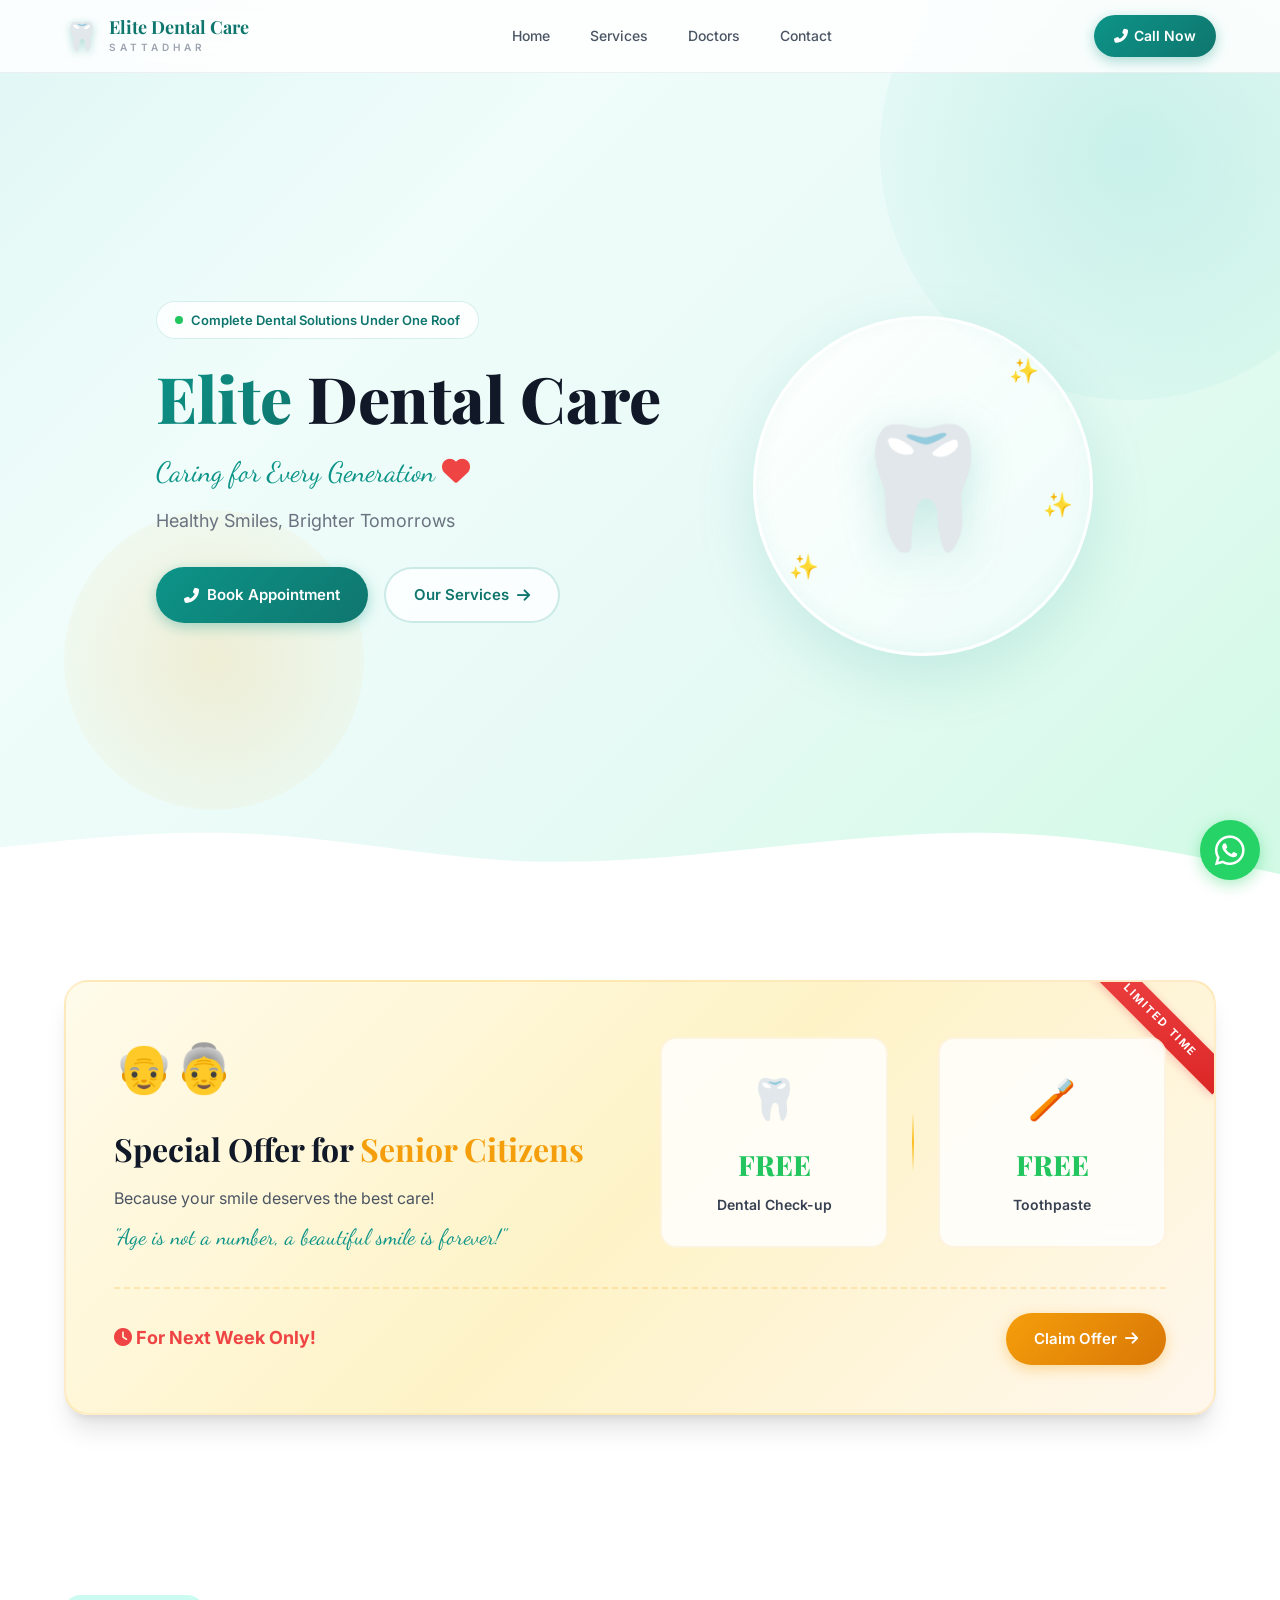
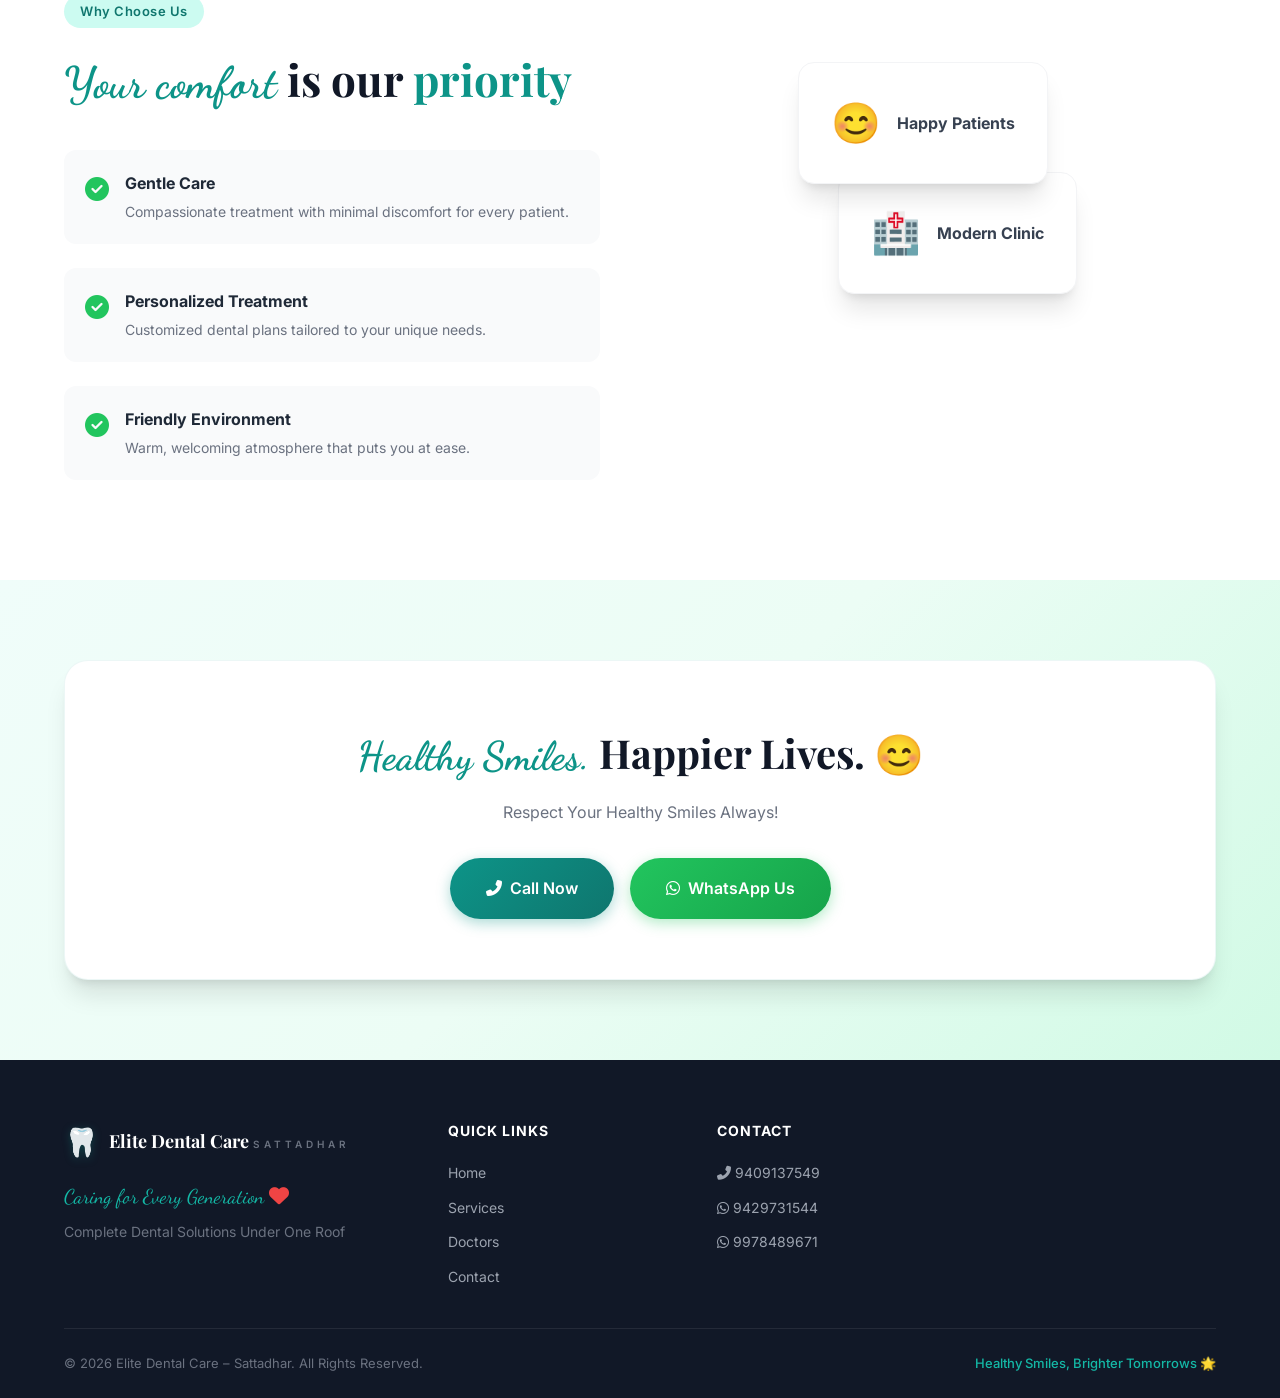
==== commit c283d9a6: "Update layout: multi-page, Google Maps link, WhatsApp icons, mobile responsive" ====
--- a/index.html
+++ b/index.html
@@ -2,19 +2,20 @@
 <html lang="en">
 <head>
     <meta charset="UTF-8">
-    <meta name="viewport" content="width=device-width, initial-scale=1.0">
+    <meta name="viewport" content="width=device-width, initial-scale=1.0, maximum-scale=1.0, user-scalable=no">
     <title>Elite Dental Care - Sattadhar | Complete Dental Solutions Under One Roof</title>
     <meta name="description" content="Elite Dental Care Sattadhar offers complete dental solutions under one roof. Free dental check-up for senior citizens. Expert dentists Dr. Ashesh Shah & Dr. Chaitanya Shah.">
     <link rel="preconnect" href="https://fonts.googleapis.com">
     <link rel="preconnect" href="https://fonts.gstatic.com" crossorigin>
     <link href="https://fonts.googleapis.com/css2?family=Playfair+Display:wght@400;600;700;800&family=Inter:wght@300;400;500;600;700&family=Dancing+Script:wght@400;600;700&display=swap" rel="stylesheet">
+    <link rel="stylesheet" href="https://cdnjs.cloudflare.com/ajax/libs/font-awesome/6.4.0/css/all.min.css">
     <link rel="stylesheet" href="style.css">
 </head>
 <body>
     <!-- Navigation -->
     <nav class="navbar" id="navbar">
         <div class="nav-container">
-            <a href="#" class="nav-logo">
+            <a href="index.html" class="nav-logo">
                 <span class="logo-icon">🦷</span>
                 <div class="logo-text">
                     <span class="logo-name">Elite Dental Care</span>
@@ -22,13 +23,12 @@
                 </div>
             </a>
             <ul class="nav-links" id="navLinks">
-                <li><a href="#home">Home</a></li>
-                <li><a href="#services">Services</a></li>
-                <li><a href="#doctors">Doctors</a></li>
-                <li><a href="#offer">Offers</a></li>
-                <li><a href="#contact">Contact</a></li>
+                <li><a href="index.html" class="active">Home</a></li>
+                <li><a href="services.html">Services</a></li>
+                <li><a href="doctors.html">Doctors</a></li>
+                <li><a href="contact.html">Contact</a></li>
             </ul>
-            <a href="tel:9409137549" class="nav-cta">📞 Book Appointment</a>
+            <a href="tel:9409137549" class="nav-cta"><i class="fas fa-phone-alt"></i> Call Now</a>
             <button class="nav-toggle" id="navToggle" aria-label="Toggle navigation">
                 <span></span><span></span><span></span>
             </button>
@@ -40,7 +40,6 @@
         <div class="hero-bg-shapes">
             <div class="shape shape-1"></div>
             <div class="shape shape-2"></div>
-            <div class="shape shape-3"></div>
         </div>
         <div class="hero-container">
             <div class="hero-content">
@@ -52,34 +51,18 @@
                     <span class="title-accent">Elite</span> Dental Care
                 </h1>
                 <p class="hero-tagline animate-slide-up delay-1">
-                    <span class="script-font">Caring for Every Generation</span> ❤️
+                    <span class="script-font">Caring for Every Generation</span> <i class="fas fa-heart" style="color: #ef4444;"></i>
                 </p>
                 <p class="hero-subtitle animate-slide-up delay-2">
                     Healthy Smiles, Brighter Tomorrows
                 </p>
                 <div class="hero-cta animate-slide-up delay-3">
                     <a href="tel:9409137549" class="btn btn-primary">
-                        <span class="btn-icon">📞</span> Book Appointment
+                        <i class="fas fa-phone-alt"></i> Book Appointment
                     </a>
-                    <a href="#services" class="btn btn-outline">
-                        Our Services →
+                    <a href="services.html" class="btn btn-outline">
+                        Our Services <i class="fas fa-arrow-right"></i>
                     </a>
-                </div>
-                <div class="hero-stats animate-fade-in delay-3">
-                    <div class="stat">
-                        <span class="stat-number">7+</span>
-                        <span class="stat-label">Services</span>
-                    </div>
-                    <div class="stat-divider"></div>
-                    <div class="stat">
-                        <span class="stat-number">2</span>
-                        <span class="stat-label">Expert Doctors</span>
-                    </div>
-                    <div class="stat-divider"></div>
-                    <div class="stat">
-                        <span class="stat-number">All</span>
-                        <span class="stat-label">Age Groups</span>
-                    </div>
                 </div>
             </div>
             <div class="hero-visual animate-float">
@@ -101,7 +84,7 @@
     </section>
 
     <!-- Special Offer Banner -->
-    <section class="offer-section" id="offer">
+    <section class="offer-section">
         <div class="container">
             <div class="offer-card">
                 <div class="offer-ribbon">LIMITED TIME</div>
@@ -131,77 +114,8 @@
                     </div>
                 </div>
                 <div class="offer-footer">
-                    <span class="offer-timer">⏰ For Next Week Only!</span>
-                    <a href="tel:9409137549" class="btn btn-offer">Claim Offer → </a>
-                </div>
-            </div>
-        </div>
-    </section>
-
-    <!-- Services Section -->
-    <section class="services-section" id="services">
-        <div class="container">
-            <div class="section-header">
-                <span class="section-tag">What We Offer</span>
-                <h2 class="section-title">Our <span>Services</span></h2>
-                <p class="section-desc">All Dental Treatments Under One Roof</p>
-            </div>
-            <div class="services-grid">
-                <div class="service-card" data-delay="0">
-                    <div class="service-icon-wrap">
-                        <span class="service-icon">🦷</span>
-                    </div>
-                    <h3>Complete Dental Check-up</h3>
-                    <p>Thorough examination of your oral health with advanced diagnostic tools.</p>
-                </div>
-                <div class="service-card" data-delay="1">
-                    <div class="service-icon-wrap">
-                        <span class="service-icon">🔍</span>
-                    </div>
-                    <h3>Gum & Tooth Evaluation</h3>
-                    <p>Comprehensive gum assessment and tooth health evaluation for prevention.</p>
-                </div>
-                <div class="service-card" data-delay="2">
-                    <div class="service-icon-wrap">
-                        <span class="service-icon">🫧</span>
-                    </div>
-                    <h3>Denture Consultation</h3>
-                    <p>Expert guidance on denture options for comfortable and natural-looking teeth.</p>
-                </div>
-                <div class="service-card" data-delay="3">
-                    <div class="service-icon-wrap">
-                        <span class="service-icon">⚙️</span>
-                    </div>
-                    <h3>Implant Consultation</h3>
-                    <p>Advanced dental implant planning for permanent tooth replacement solutions.</p>
-                </div>
-                <div class="service-card" data-delay="4">
-                    <div class="service-icon-wrap">
-                        <span class="service-icon">😁</span>
-                    </div>
-                    <h3>Orthodontic Consultation</h3>
-                    <p>Braces and aligners consultation for a perfectly aligned, beautiful smile.</p>
-                </div>
-                <div class="service-card" data-delay="5">
-                    <div class="service-icon-wrap">
-                        <span class="service-icon">✨</span>
-                    </div>
-                    <h3>Cosmetic Dentistry</h3>
-                    <p>Smile makeover treatments including veneers, whitening, and more.</p>
-                </div>
-                <div class="service-card" data-delay="6">
-                    <div class="service-icon-wrap">
-                        <span class="service-icon">🔬</span>
-                    </div>
-                    <h3>Oral Cancer Screening</h3>
-                    <p>Early detection screenings for oral cancer with modern examination techniques.</p>
-                </div>
-                <div class="service-card" data-delay="7">
-                    <div class="service-icon-wrap">
-                        <span class="service-icon">🩺</span>
-                    </div>
-                    <h3>Root Canal Treatment</h3>
-                    <p>Painless root canal procedures to save and restore damaged teeth.</p>
+                    <span class="offer-timer"><i class="fas fa-clock"></i> For Next Week Only!</span>
+                    <a href="tel:9409137549" class="btn btn-offer">Claim Offer <i class="fas fa-arrow-right"></i></a>
                 </div>
             </div>
         </div>
@@ -216,31 +130,24 @@
                     <h2 class="section-title"><span class="script-font">Your comfort</span> is our <span>priority</span></h2>
                     <div class="why-list">
                         <div class="why-item">
-                            <span class="why-check">✅</span>
+                            <span class="why-check"><i class="fas fa-check-circle" style="color: var(--green);"></i></span>
                             <div>
                                 <h4>Gentle Care</h4>
                                 <p>Compassionate treatment with minimal discomfort for every patient.</p>
                             </div>
                         </div>
                         <div class="why-item">
-                            <span class="why-check">✅</span>
+                            <span class="why-check"><i class="fas fa-check-circle" style="color: var(--green);"></i></span>
                             <div>
                                 <h4>Personalized Treatment</h4>
-                                <p>Customized dental plans tailored to your unique needs and goals.</p>
+                                <p>Customized dental plans tailored to your unique needs.</p>
                             </div>
                         </div>
                         <div class="why-item">
-                            <span class="why-check">✅</span>
+                            <span class="why-check"><i class="fas fa-check-circle" style="color: var(--green);"></i></span>
                             <div>
                                 <h4>Friendly Environment</h4>
-                                <p>Warm, welcoming atmosphere that puts you at ease from the moment you walk in.</p>
-                            </div>
-                        </div>
-                        <div class="why-item">
-                            <span class="why-check">✅</span>
-                            <div>
-                                <h4>For All Ages</h4>
-                                <p>Caring for every generation — from kids to senior citizens.</p>
+                                <p>Warm, welcoming atmosphere that puts you at ease.</p>
                             </div>
                         </div>
                     </div>
@@ -255,181 +162,7 @@
                             <span class="big-emoji">🏥</span>
                             <span class="card-text">Modern Clinic</span>
                         </div>
-                        <div class="why-stat-card card-3">
-                            <span class="big-emoji">🦷</span>
-                            <span class="card-text">Complete Solutions</span>
-                        </div>
-                    </div>
-                </div>
-            </div>
-        </div>
-    </section>
-
-    <!-- Doctors Section -->
-    <section class="doctors-section" id="doctors">
-        <div class="container">
-            <div class="section-header">
-                <span class="section-tag">Meet Our Experts</span>
-                <h2 class="section-title">Our <span>Doctors</span></h2>
-                <p class="section-desc">Experienced professionals dedicated to your dental health</p>
-            </div>
-            <div class="doctors-grid">
-                <div class="doctor-card">
-                    <div class="doctor-image">
-                        <img src="images/dr-ashesh-shah.jpg" alt="Dr. Ashesh Shah - BDS, Dental Surgeon & Implantologist" class="doctor-photo">
-                        <div class="doctor-badge">BDS</div>
-                    </div>
-                    <div class="doctor-info">
-                        <h3>Dr. Ashesh Shah</h3>
-                        <span class="doctor-degree">BDS</span>
-                        <p class="doctor-specialty">Dental Surgeon & Implantologist</p>
-                        <div class="doctor-tags">
-                            <span class="tag">Surgery</span>
-                            <span class="tag">Implants</span>
-                        </div>
-                    </div>
-                </div>
-                <div class="doctor-card">
-                    <div class="doctor-image">
-                        <img src="images/dr-chaitanya-shah.jpg" alt="Dr. Chaitanya Shah - MDS Prosthodontics" class="doctor-photo">
-                        <div class="doctor-badge">MDS</div>
-                    </div>
-                    <div class="doctor-info">
-                        <h3>Dr. Chaitanya Shah</h3>
-                        <span class="doctor-degree">MDS Prosthodontics</span>
-                        <p class="doctor-specialty">Consultant Prosthodontist<br>(Implants, Crowns, Dentures & Full Mouth Rehabilitation)</p>
-                        <div class="doctor-tags">
-                            <span class="tag">Prosthodontics</span>
-                            <span class="tag">Crowns</span>
-                            <span class="tag">Rehab</span>
-                        </div>
-                    </div>
-                </div>
-            </div>
-        </div>
-    </section>
-
-    <!-- Treatments Marquee -->
-    <section class="marquee-section">
-        <div class="marquee-track">
-            <div class="marquee-content">
-                <span class="marquee-item">🦷 Root Canal Treatment</span>
-                <span class="marquee-dot">•</span>
-                <span class="marquee-item">🦿 Dental Implants</span>
-                <span class="marquee-dot">•</span>
-                <span class="marquee-item">😁 Orthodontic Treatment</span>
-                <span class="marquee-dot">•</span>
-                <span class="marquee-item">🪟 Transparent Aligners</span>
-                <span class="marquee-dot">•</span>
-                <span class="marquee-item">✨ Cosmetic Dentistry</span>
-                <span class="marquee-dot">•</span>
-                <span class="marquee-item">🫧 Ceramic & Partial Dentures</span>
-                <span class="marquee-dot">•</span>
-                <span class="marquee-item">🏥 All Treatments Under One Roof</span>
-                <span class="marquee-dot">•</span>
-                <span class="marquee-item">🦷 Root Canal Treatment</span>
-                <span class="marquee-dot">•</span>
-                <span class="marquee-item">🦿 Dental Implants</span>
-                <span class="marquee-dot">•</span>
-                <span class="marquee-item">😁 Orthodontic Treatment</span>
-                <span class="marquee-dot">•</span>
-                <span class="marquee-item">🪟 Transparent Aligners</span>
-                <span class="marquee-dot">•</span>
-                <span class="marquee-item">✨ Cosmetic Dentistry</span>
-                <span class="marquee-dot">•</span>
-                <span class="marquee-item">🫧 Ceramic & Partial Dentures</span>
-                <span class="marquee-dot">•</span>
-                <span class="marquee-item">🏥 All Treatments Under One Roof</span>
-                <span class="marquee-dot">•</span>
-            </div>
-        </div>
-    </section>
-
-    <!-- Clinic Timings & Contact -->
-    <section class="contact-section" id="contact">
-        <div class="container">
-            <div class="section-header">
-                <span class="section-tag">Get In Touch</span>
-                <h2 class="section-title">Visit <span>Our Clinic</span></h2>
-            </div>
-            <div class="contact-grid">
-                <!-- Timings Card -->
-                <div class="contact-card timings-card">
-                    <div class="card-header">
-                        <span class="card-icon">🕐</span>
-                        <h3>Clinic Timings</h3>
-                    </div>
-                    <div class="timings-list">
-                        <div class="timing-row">
-                            <span class="timing-label">Morning</span>
-                            <span class="timing-value">9:30 AM – 1:30 PM</span>
-                        </div>
-                        <div class="timing-row">
-                            <span class="timing-label">Evening</span>
-                            <span class="timing-value">5:00 PM – 9:00 PM</span>
-                        </div>
-                        <div class="timing-row sunday">
-                            <span class="timing-label">🌟 Sunday</span>
-                            <span class="timing-value highlight">Free Check-up<br><small>(By Appointment)</small></span>
-                        </div>
-                    </div>
-                </div>
-
-                <!-- Contact Card -->
-                <div class="contact-card info-card">
-                    <div class="card-header">
-                        <span class="card-icon">📍</span>
-                        <h3>Elite Dental Care – Sattadhar</h3>
-                    </div>
-                    <p class="address">
-                        Ratnadhwaj Complex, Shop No. 6, Ground Floor,<br>
-                        In front of Kalupur Co-operative Bank,<br>
-                        Sattadhar, Ghatlodia, Ahmedabad – 380061
-                    </p>
-                    <div class="contact-links">
-                        <a href="tel:9409137549" class="contact-link">
-                            <span class="link-icon">📞</span>
-                            <div>
-                                <span class="link-label">Call Us</span>
-                                <span class="link-value">9409137549</span>
-                            </div>
-                        </a>
-                        <a href="https://wa.me/919429731544" class="contact-link whatsapp">
-                            <span class="link-icon">💬</span>
-                            <div>
-                                <span class="link-label">WhatsApp</span>
-                                <span class="link-value">9429731544 | 9978489671</span>
-                            </div>
-                        </a>
-                        <a href="mailto:elitedentalcare.sattadhar@gmail.com" class="contact-link email">
-                            <span class="link-icon">📧</span>
-                            <div>
-                                <span class="link-label">Email</span>
-                                <span class="link-value">elitedentalcare.sattadhar@gmail.com</span>
-                            </div>
-                        </a>
-                    </div>
-                </div>
-
-                <!-- Map Card -->
-                <div class="contact-card map-card">
-                    <div class="card-header">
-                        <span class="card-icon">🗺️</span>
-                        <h3>Find Us</h3>
-                    </div>
-                    <div class="map-placeholder">
-                        <iframe 
-                            src="https://www.google.com/maps/embed?pb=!1m18!1m12!1m3!1d3671.3!2d72.55!3d23.07!2m3!1f0!2f0!3f0!3m2!1i1024!2i768!4f13.1!3m3!1m2!1s0x0%3A0x0!2sSattadhar%2C%20Ghatlodia%2C%20Ahmedabad!5e0!3m2!1sen!2sin!4v1600000000000"
-                            width="100%" 
-                            height="250" 
-                            style="border:0; border-radius: 12px;" 
-                            allowfullscreen="" 
-                            loading="lazy">
-                        </iframe>
-                    </div>
-                    <a href="https://maps.google.com/?q=Sattadhar+Ghatlodia+Ahmedabad" target="_blank" class="btn btn-map">
-                        Open in Google Maps →
-                    </a>
+                    </div>
                 </div>
             </div>
         </div>
@@ -442,8 +175,8 @@
                 <h2><span class="script-font">Healthy Smiles.</span> Happier Lives. 😊</h2>
                 <p>Respect Your Healthy Smiles Always!</p>
                 <div class="cta-buttons">
-                    <a href="tel:9409137549" class="btn btn-primary btn-lg">📞 Call Now</a>
-                    <a href="https://wa.me/919429731544" class="btn btn-whatsapp btn-lg">💬 WhatsApp Us</a>
+                    <a href="tel:9409137549" class="btn btn-primary btn-lg"><i class="fas fa-phone-alt"></i> Call Now</a>
+                    <a href="https://wa.me/919429731544" class="btn btn-whatsapp btn-lg"><i class="fab fa-whatsapp"></i> WhatsApp Us</a>
                 </div>
             </div>
         </div>
@@ -461,35 +194,24 @@
                             <span class="logo-sub">SATTADHAR</span>
                         </div>
                     </div>
-                    <p class="footer-tagline script-font">Caring for Every Generation ❤️</p>
+                    <p class="footer-tagline script-font">Caring for Every Generation <i class="fas fa-heart" style="color: #ef4444;"></i></p>
                     <p>Complete Dental Solutions Under One Roof</p>
                 </div>
                 <div class="footer-links-group">
                     <h4>Quick Links</h4>
                     <ul>
-                        <li><a href="#home">Home</a></li>
-                        <li><a href="#services">Services</a></li>
-                        <li><a href="#doctors">Doctors</a></li>
-                        <li><a href="#offer">Special Offer</a></li>
-                        <li><a href="#contact">Contact</a></li>
-                    </ul>
-                </div>
-                <div class="footer-links-group">
-                    <h4>Services</h4>
-                    <ul>
-                        <li>Root Canal Treatment</li>
-                        <li>Dental Implants</li>
-                        <li>Orthodontic Treatment</li>
-                        <li>Cosmetic Dentistry</li>
-                        <li>Dentures</li>
+                        <li><a href="index.html">Home</a></li>
+                        <li><a href="services.html">Services</a></li>
+                        <li><a href="doctors.html">Doctors</a></li>
+                        <li><a href="contact.html">Contact</a></li>
                     </ul>
                 </div>
                 <div class="footer-links-group">
                     <h4>Contact</h4>
                     <ul>
-                        <li><a href="tel:9409137549">📞 9409137549</a></li>
-                        <li><a href="https://wa.me/919429731544">💬 9429731544</a></li>
-                        <li><a href="mailto:elitedentalcare.sattadhar@gmail.com">📧 Email Us</a></li>
+                        <li><a href="tel:9409137549"><i class="fas fa-phone-alt"></i> 9409137549</a></li>
+                        <li><a href="https://wa.me/919429731544"><i class="fab fa-whatsapp"></i> 9429731544</a></li>
+                        <li><a href="https://wa.me/919978489671"><i class="fab fa-whatsapp"></i> 9978489671</a></li>
                     </ul>
                 </div>
             </div>
@@ -502,7 +224,7 @@
 
     <!-- Floating WhatsApp Button -->
     <a href="https://wa.me/919429731544" class="whatsapp-float" target="_blank" aria-label="Chat on WhatsApp">
-        <span class="wa-icon">💬</span>
+        <i class="fab fa-whatsapp wa-icon"></i>
         <span class="wa-text">Chat with us</span>
     </a>
 
--- a/style.css
+++ b/style.css
@@ -1558,3 +1558,68 @@
         padding: 40px 20px;
     }
 }
+
+/* Page Header for subpages */
+.page-header {
+    padding: 140px 0 60px;
+    background: linear-gradient(135deg, #e0f7f5 0%, #f0fdfa 100%);
+    text-align: center;
+    border-bottom: 1px solid var(--primary-100);
+}
+.page-header h1 {
+    font-family: var(--font-display);
+    font-size: 40px;
+    color: var(--gray-900);
+    margin-bottom: 12px;
+}
+.page-header h1 span {
+    color: var(--primary);
+}
+.page-header p {
+    color: var(--gray-600);
+    font-size: 18px;
+}
+
+/* Enhanced WhatsApp Button */
+.whatsapp-float {
+    position: fixed;
+    bottom: 20px;
+    right: 20px;
+    width: 60px;
+    height: 60px;
+    background: #25D366;
+    color: white;
+    border-radius: 50%;
+    display: flex;
+    align-items: center;
+    justify-content: center;
+    font-size: 30px;
+    box-shadow: 0 4px 15px rgba(37, 211, 102, 0.4);
+    z-index: 1000;
+    transition: all 0.3s ease;
+    animation: pulse-wa 2s infinite;
+}
+.whatsapp-float:hover {
+    transform: scale(1.1);
+    background: #128C7E;
+}
+.whatsapp-float .wa-text {
+    display: none;
+}
+.whatsapp-float .wa-icon {
+    font-size: 34px;
+}
+@keyframes pulse-wa {
+    0% { box-shadow: 0 0 0 0 rgba(37, 211, 102, 0.5); }
+    70% { box-shadow: 0 0 0 15px rgba(37, 211, 102, 0); }
+    100% { box-shadow: 0 0 0 0 rgba(37, 211, 102, 0); }
+}
+
+@media (max-width: 768px) {
+    .page-header {
+        padding: 120px 20px 40px;
+    }
+    .page-header h1 {
+        font-size: 32px;
+    }
+}
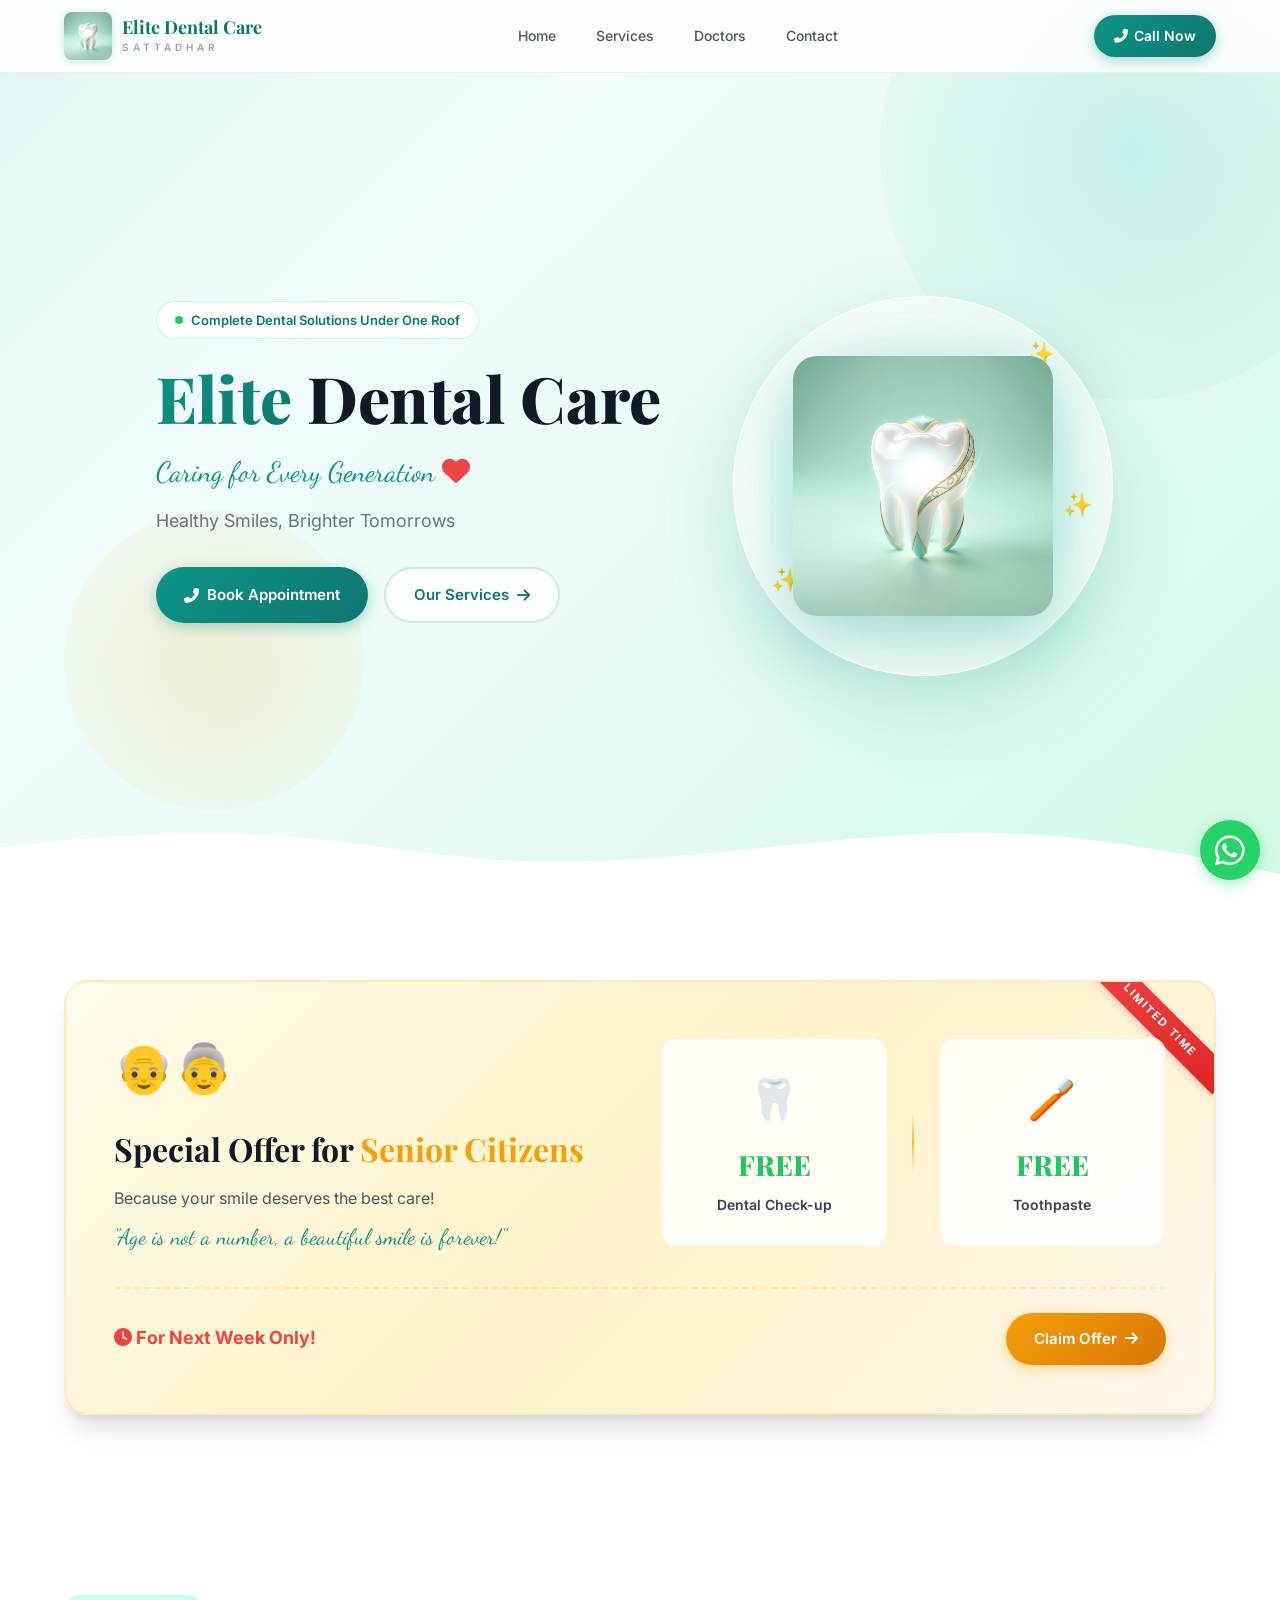
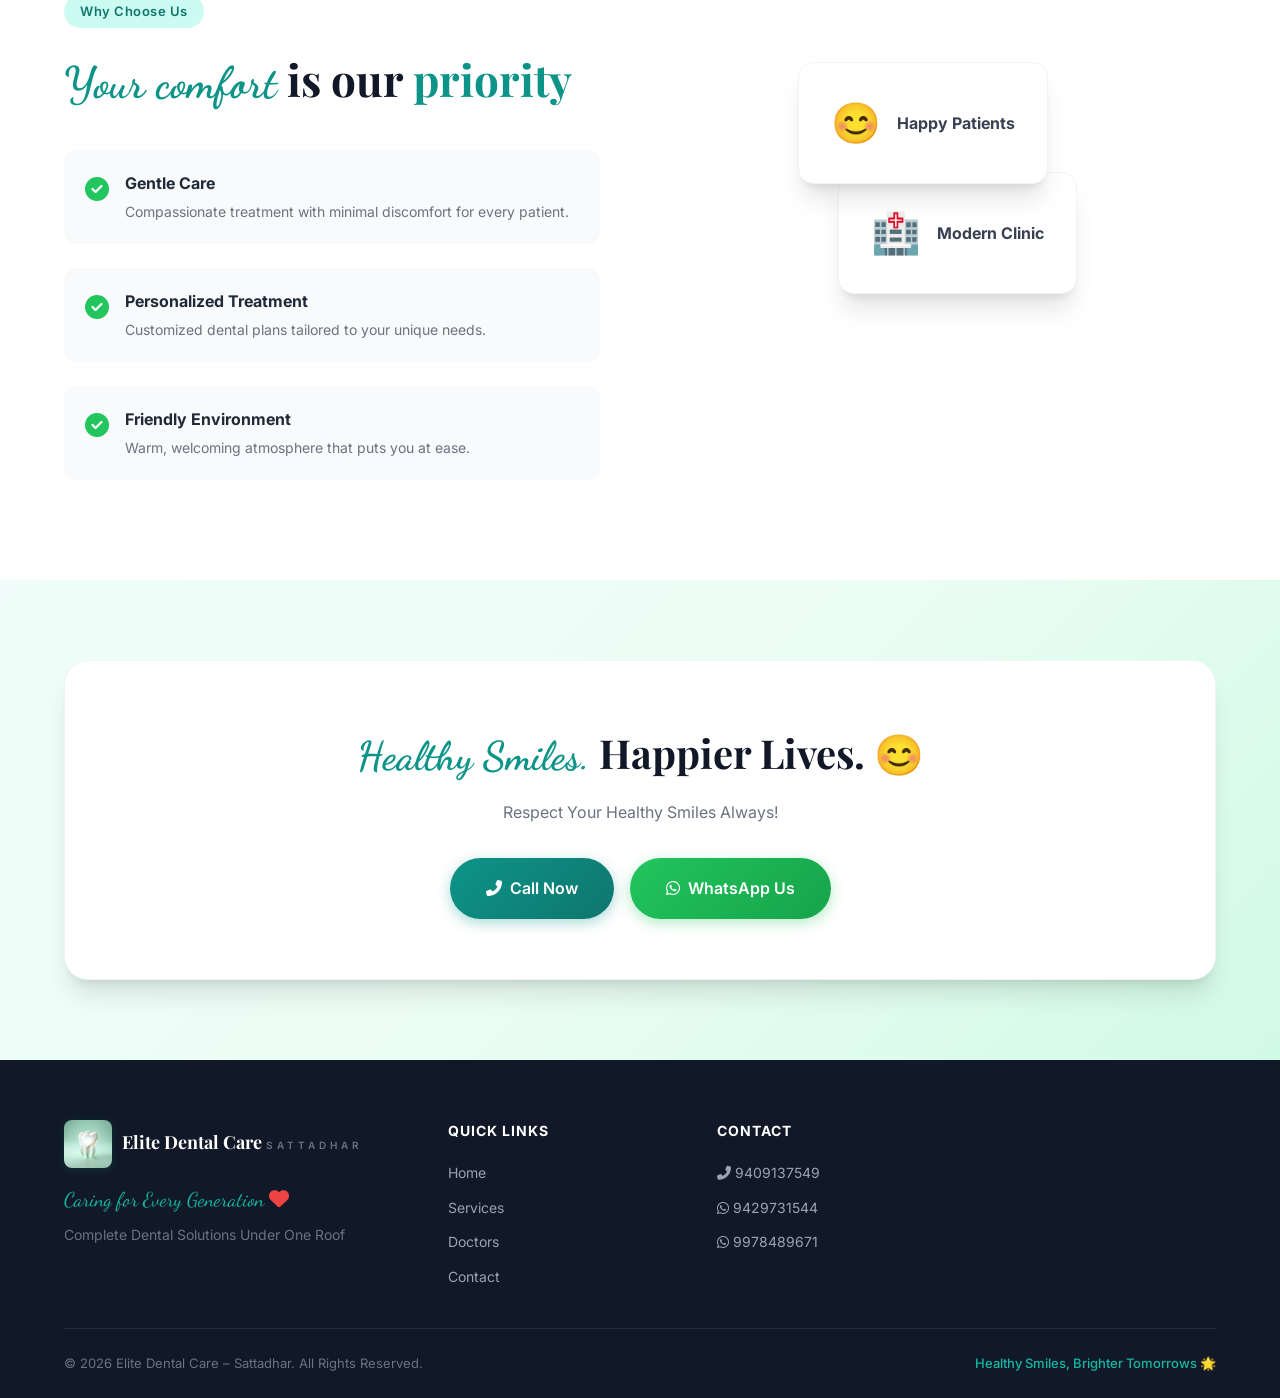
==== commit 413dddb6: "Add premium 3D logo, enhance hero section, update icon colors" ====
--- a/index.html
+++ b/index.html
@@ -16,7 +16,7 @@
     <nav class="navbar" id="navbar">
         <div class="nav-container">
             <a href="index.html" class="nav-logo">
-                <span class="logo-icon">🦷</span>
+                <img src="images/3d-logo.jpg" alt="Elite Dental Care Logo" class="logo-img">
                 <div class="logo-text">
                     <span class="logo-name">Elite Dental Care</span>
                     <span class="logo-sub">SATTADHAR</span>
@@ -66,8 +66,9 @@
                 </div>
             </div>
             <div class="hero-visual animate-float">
-                <div class="hero-card">
-                    <div class="tooth-3d">🦷</div>
+                <div class="hero-premium-card">
+                    <img src="images/3d-logo.jpg" alt="3D Dental Logo" class="hero-3d-logo">
+                    <div class="glow-ring"></div>
                     <div class="sparkles">
                         <span class="sparkle s1">✨</span>
                         <span class="sparkle s2">✨</span>
@@ -188,7 +189,7 @@
             <div class="footer-grid">
                 <div class="footer-brand">
                     <div class="footer-logo">
-                        <span class="logo-icon">🦷</span>
+                        <img src="images/3d-logo.jpg" alt="Elite Dental Care Logo" class="logo-img">
                         <div>
                             <span class="logo-name">Elite Dental Care</span>
                             <span class="logo-sub">SATTADHAR</span>
--- a/style.css
+++ b/style.css
@@ -112,9 +112,12 @@
     color: var(--gray-900);
 }
 
-.logo-icon {
-    font-size: 28px;
-    filter: drop-shadow(0 2px 4px rgba(13,148,136,0.3));
+.logo-img {
+    height: 48px;
+    width: auto;
+    object-fit: contain;
+    border-radius: 8px;
+    filter: drop-shadow(0 2px 4px rgba(13,148,136,0.2));
 }
 
 .logo-text {
@@ -409,25 +412,46 @@
     align-items: center;
 }
 
-.hero-card {
+.hero-premium-card {
     position: relative;
-    width: 340px;
-    height: 340px;
-    background: linear-gradient(135deg, rgba(255,255,255,0.9), rgba(240,253,250,0.8));
+    width: 380px;
+    height: 380px;
+    background: rgba(255, 255, 255, 0.4);
+    backdrop-filter: blur(20px);
     border-radius: 50%;
     display: flex;
     align-items: center;
     justify-content: center;
     box-shadow: 
-        0 20px 60px rgba(13,148,136,0.15),
-        inset 0 -5px 20px rgba(13,148,136,0.05);
-    border: 3px solid rgba(255,255,255,0.8);
-}
-
-.tooth-3d {
-    font-size: 120px;
-    filter: drop-shadow(0 10px 20px rgba(13,148,136,0.2));
-    animation: tooth-bob 4s ease-in-out infinite;
+        0 30px 80px rgba(13,148,136,0.2),
+        inset 0 0 40px rgba(255,255,255,0.8),
+        inset 0 0 20px rgba(13,148,136,0.1);
+    border: 1px solid rgba(255,255,255,0.9);
+    animation: float 6s ease-in-out infinite;
+}
+
+.hero-3d-logo {
+    width: 260px;
+    height: 260px;
+    object-fit: contain;
+    filter: drop-shadow(0 20px 30px rgba(13,148,136,0.3));
+    z-index: 2;
+    border-radius: 24px;
+}
+
+.glow-ring {
+    position: absolute;
+    width: 100%;
+    height: 100%;
+    border-radius: 50%;
+    background: radial-gradient(circle, rgba(20, 184, 166, 0.2) 0%, transparent 70%);
+    animation: pulse-ring 4s ease-in-out infinite;
+    z-index: 1;
+}
+
+@keyframes pulse-ring {
+    0%, 100% { transform: scale(1); opacity: 0.8; }
+    50% { transform: scale(1.1); opacity: 0.4; }
 }
 
 .sparkles {
@@ -1623,3 +1647,21 @@
         font-size: 32px;
     }
 }
+
+/* Explicit Icon Colors */
+.fa-whatsapp {
+    color: #25D366 !important;
+}
+.fa-phone-alt {
+    color: var(--primary) !important;
+}
+.btn-whatsapp .fa-whatsapp,
+.whatsapp-float .fa-whatsapp,
+.nav-cta .fa-phone-alt,
+.btn-primary .fa-phone-alt {
+    color: white !important;
+}
+.footer-links-group .fa-whatsapp,
+.footer-links-group .fa-phone-alt {
+    color: inherit !important;
+}
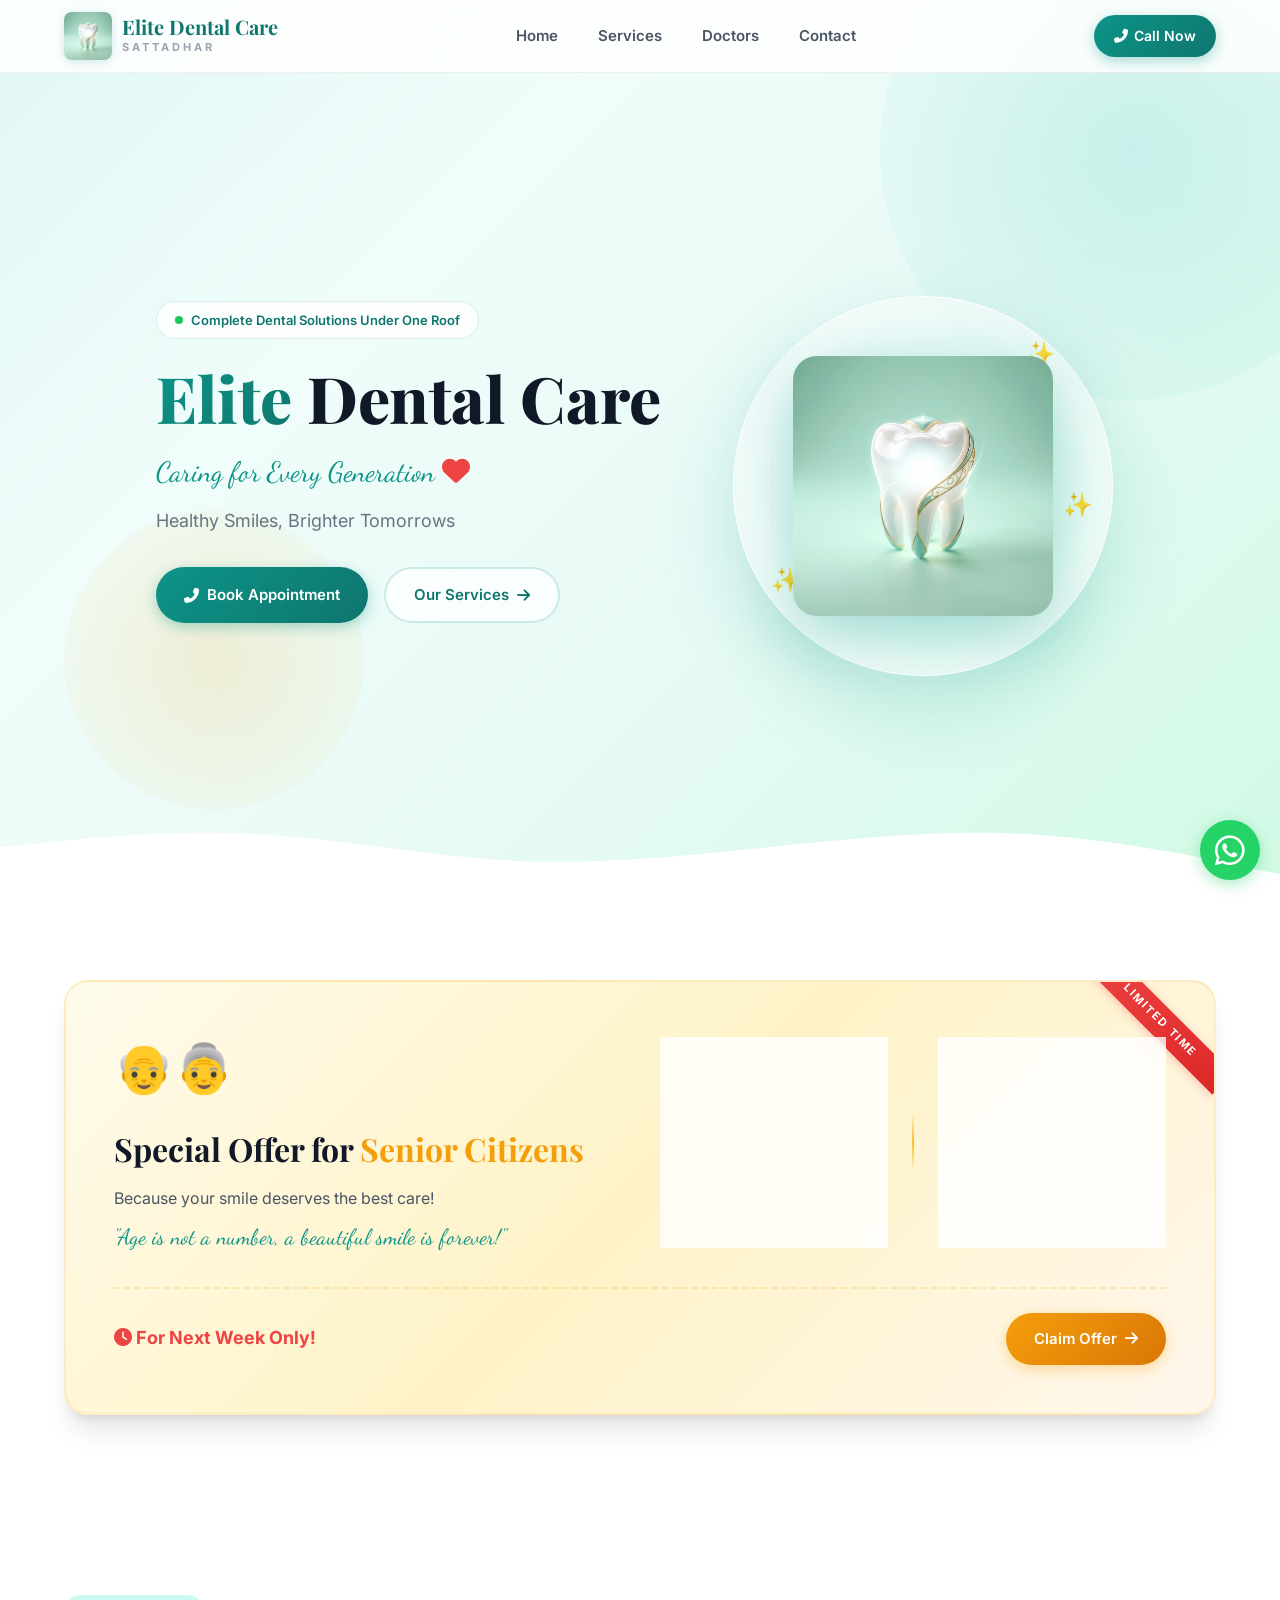
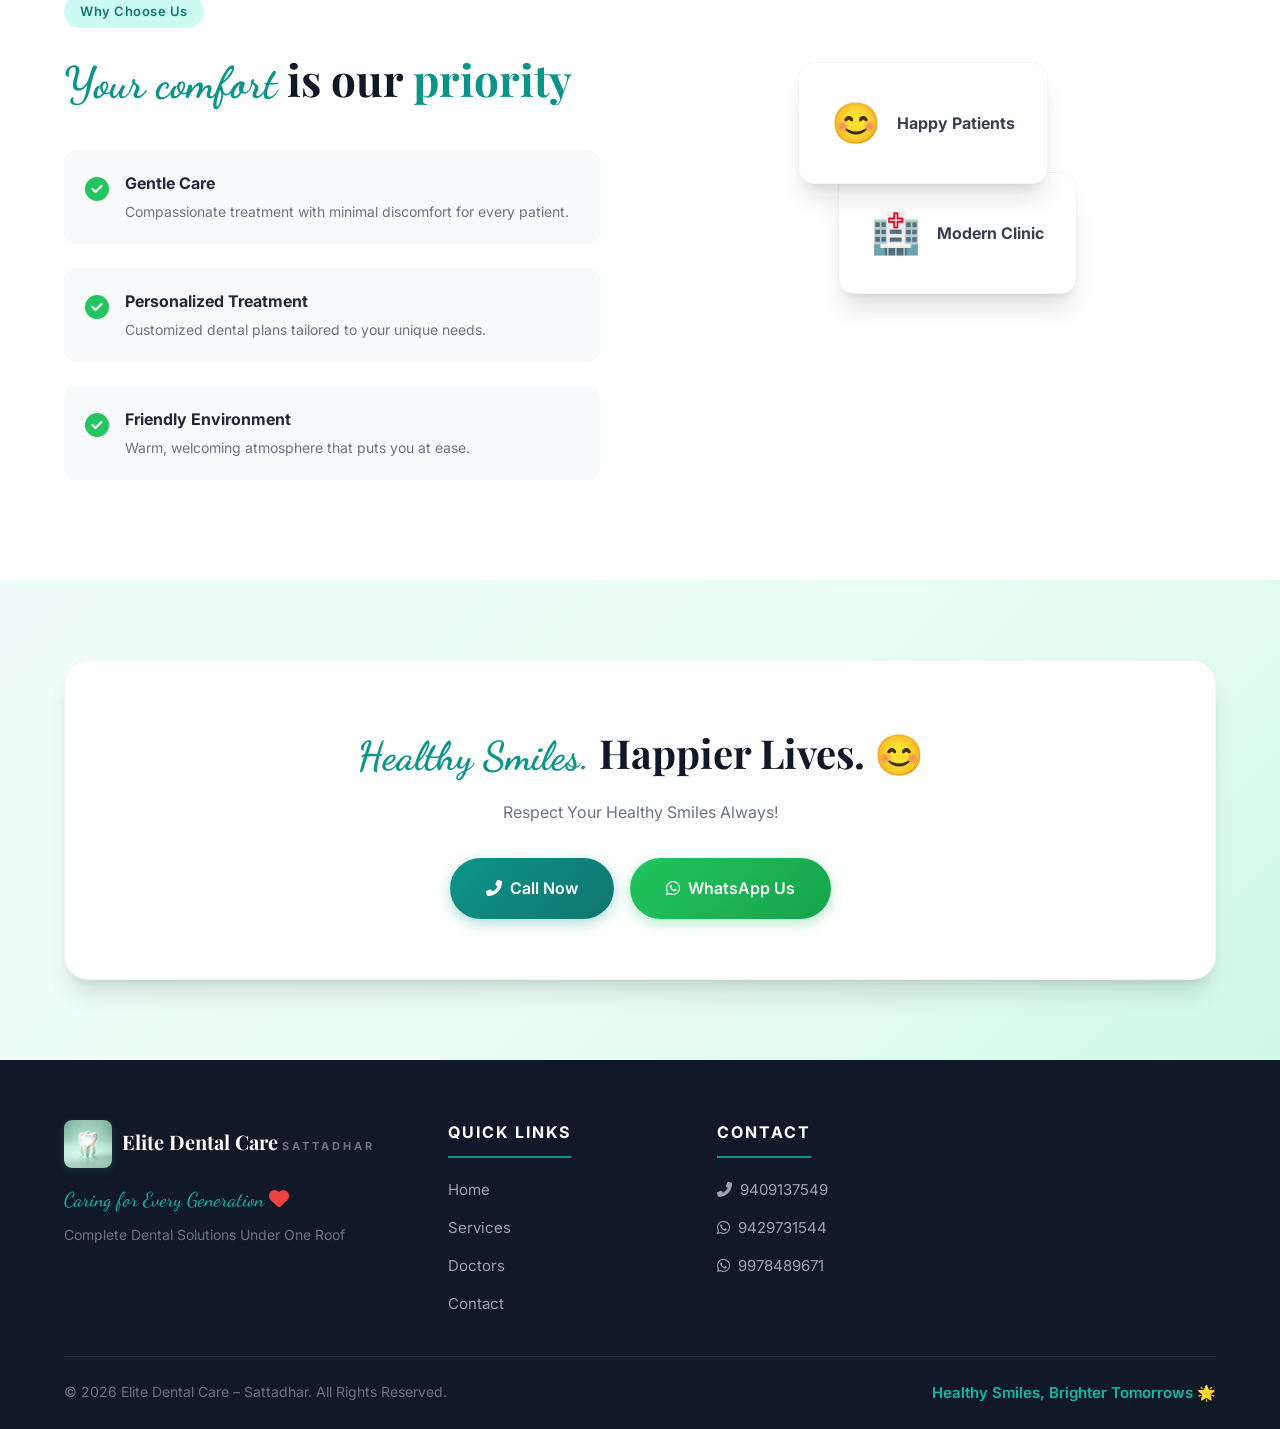
==== commit 993f2df8: "Add favicon, full SEO, Open Graph, JSON-LD schema, improved header/footer fonts" ====
--- a/index.html
+++ b/index.html
@@ -3,8 +3,56 @@
 <head>
     <meta charset="UTF-8">
     <meta name="viewport" content="width=device-width, initial-scale=1.0, maximum-scale=1.0, user-scalable=no">
-    <title>Elite Dental Care - Sattadhar | Complete Dental Solutions Under One Roof</title>
-    <meta name="description" content="Elite Dental Care Sattadhar offers complete dental solutions under one roof. Free dental check-up for senior citizens. Expert dentists Dr. Ashesh Shah & Dr. Chaitanya Shah.">
+
+    <!-- Primary SEO -->
+    <title>Elite Dental Care - Sattadhar | Best Dentist in Ahmedabad</title>
+    <meta name="description" content="Elite Dental Care at Sattadhar, Ahmedabad — Complete Dental Solutions Under One Roof. Free dental check-up for senior citizens. Expert dentists Dr. Ashesh Shah & Dr. Chaitanya Shah. Call 9409137549.">
+    <meta name="keywords" content="dentist sattadhar, dental clinic ahmedabad, elite dental care, dr ashesh shah, dr chaitanya shah, teeth whitening ahmedabad, dental implants sattadhar, best dentist ahmedabad, free dental checkup senior citizen">
+    <meta name="author" content="Elite Dental Care">
+    <meta name="robots" content="index, follow">
+    <link rel="canonical" href="https://elite-dental-website.vercel.app/">
+
+    <!-- Favicon -->
+    <link rel="icon" type="image/jpeg" href="images/favicon.jpg">
+    <link rel="apple-touch-icon" href="images/favicon.jpg">
+    <meta name="theme-color" content="#0d9488">
+
+    <!-- Open Graph (WhatsApp / Facebook Preview) -->
+    <meta property="og:type" content="website">
+    <meta property="og:url" content="https://elite-dental-website.vercel.app/">
+    <meta property="og:title" content="Elite Dental Care – Best Dentist in Sattadhar, Ahmedabad">
+    <meta property="og:description" content="Complete Dental Solutions Under One Roof. Free check-up for senior citizens. Expert care by Dr. Ashesh Shah & Dr. Chaitanya Shah.">
+    <meta property="og:image" content="https://elite-dental-website.vercel.app/images/3d-logo.jpg">
+    <meta property="og:locale" content="en_IN">
+
+    <!-- Google Structured Data (JSON-LD) for Local SEO -->
+    <script type="application/ld+json">
+    {
+      "@context": "https://schema.org",
+      "@type": "Dentist",
+      "name": "Elite Dental Care",
+      "image": "https://elite-dental-website.vercel.app/images/3d-logo.jpg",
+      "url": "https://elite-dental-website.vercel.app/",
+      "telephone": "+919409137549",
+      "address": {
+        "@type": "PostalAddress",
+        "streetAddress": "Ratnadeep Complex, Sattadhar Cross Road",
+        "addressLocality": "Ahmedabad",
+        "addressRegion": "Gujarat",
+        "postalCode": "380061",
+        "addressCountry": "IN"
+      },
+      "geo": {
+        "@type": "GeoCoordinates",
+        "latitude": 23.062397,
+        "longitude": 72.533981
+      },
+      "openingHours": "Mo-Sa 09:00-21:00",
+      "priceRange": "₹₹",
+      "description": "Complete Dental Solutions Under One Roof at Sattadhar, Ahmedabad."
+    }
+    </script>
+
     <link rel="preconnect" href="https://fonts.googleapis.com">
     <link rel="preconnect" href="https://fonts.gstatic.com" crossorigin>
     <link href="https://fonts.googleapis.com/css2?family=Playfair+Display:wght@400;600;700;800&family=Inter:wght@300;400;500;600;700&family=Dancing+Script:wght@400;600;700&display=swap" rel="stylesheet">
--- a/style.css
+++ b/style.css
@@ -128,15 +128,15 @@
 .logo-name {
     font-family: var(--font-display);
     font-weight: 700;
-    font-size: 18px;
+    font-size: 20px;
     color: var(--primary-dark);
     line-height: 1.2;
 }
 
 .logo-sub {
-    font-size: 10px;
-    font-weight: 600;
-    letter-spacing: 4px;
+    font-size: 11px;
+    font-weight: 700;
+    letter-spacing: 3px;
     color: var(--gray-400);
     text-transform: uppercase;
 }
@@ -150,8 +150,8 @@
 .nav-links a {
     text-decoration: none;
     color: var(--gray-600);
-    font-weight: 500;
-    font-size: 14px;
+    font-weight: 600;
+    font-size: 15px;
     padding: 8px 16px;
     border-radius: var(--radius-full);
     transition: var(--transition);
@@ -1258,32 +1258,38 @@
 }
 
 .footer-links-group h4 {
-    font-size: 14px;
+    font-size: 16px;
     font-weight: 700;
     color: white;
     text-transform: uppercase;
-    letter-spacing: 1px;
+    letter-spacing: 2px;
     margin-bottom: 20px;
+    border-bottom: 2px solid var(--primary);
+    padding-bottom: 10px;
+    display: inline-block;
 }
 
 .footer-links-group ul {
     list-style: none;
     display: flex;
     flex-direction: column;
-    gap: 12px;
+    gap: 14px;
 }
 
 .footer-links-group li,
 .footer-links-group a {
-    font-size: 14px;
+    font-size: 15px;
     color: var(--gray-400);
     text-decoration: none;
     transition: var(--transition);
+    display: flex;
+    align-items: center;
+    gap: 8px;
 }
 
 .footer-links-group a:hover {
     color: var(--primary-light);
-    padding-left: 4px;
+    padding-left: 6px;
 }
 
 .footer-bottom {
@@ -1291,13 +1297,16 @@
     justify-content: space-between;
     align-items: center;
     padding: 24px 0;
-    font-size: 13px;
+    font-size: 14px;
     color: var(--gray-500);
+    flex-wrap: wrap;
+    gap: 8px;
 }
 
 .footer-motto {
     color: var(--primary-light);
-    font-weight: 500;
+    font-weight: 600;
+    font-size: 15px;
 }
 
 /* ============================================
